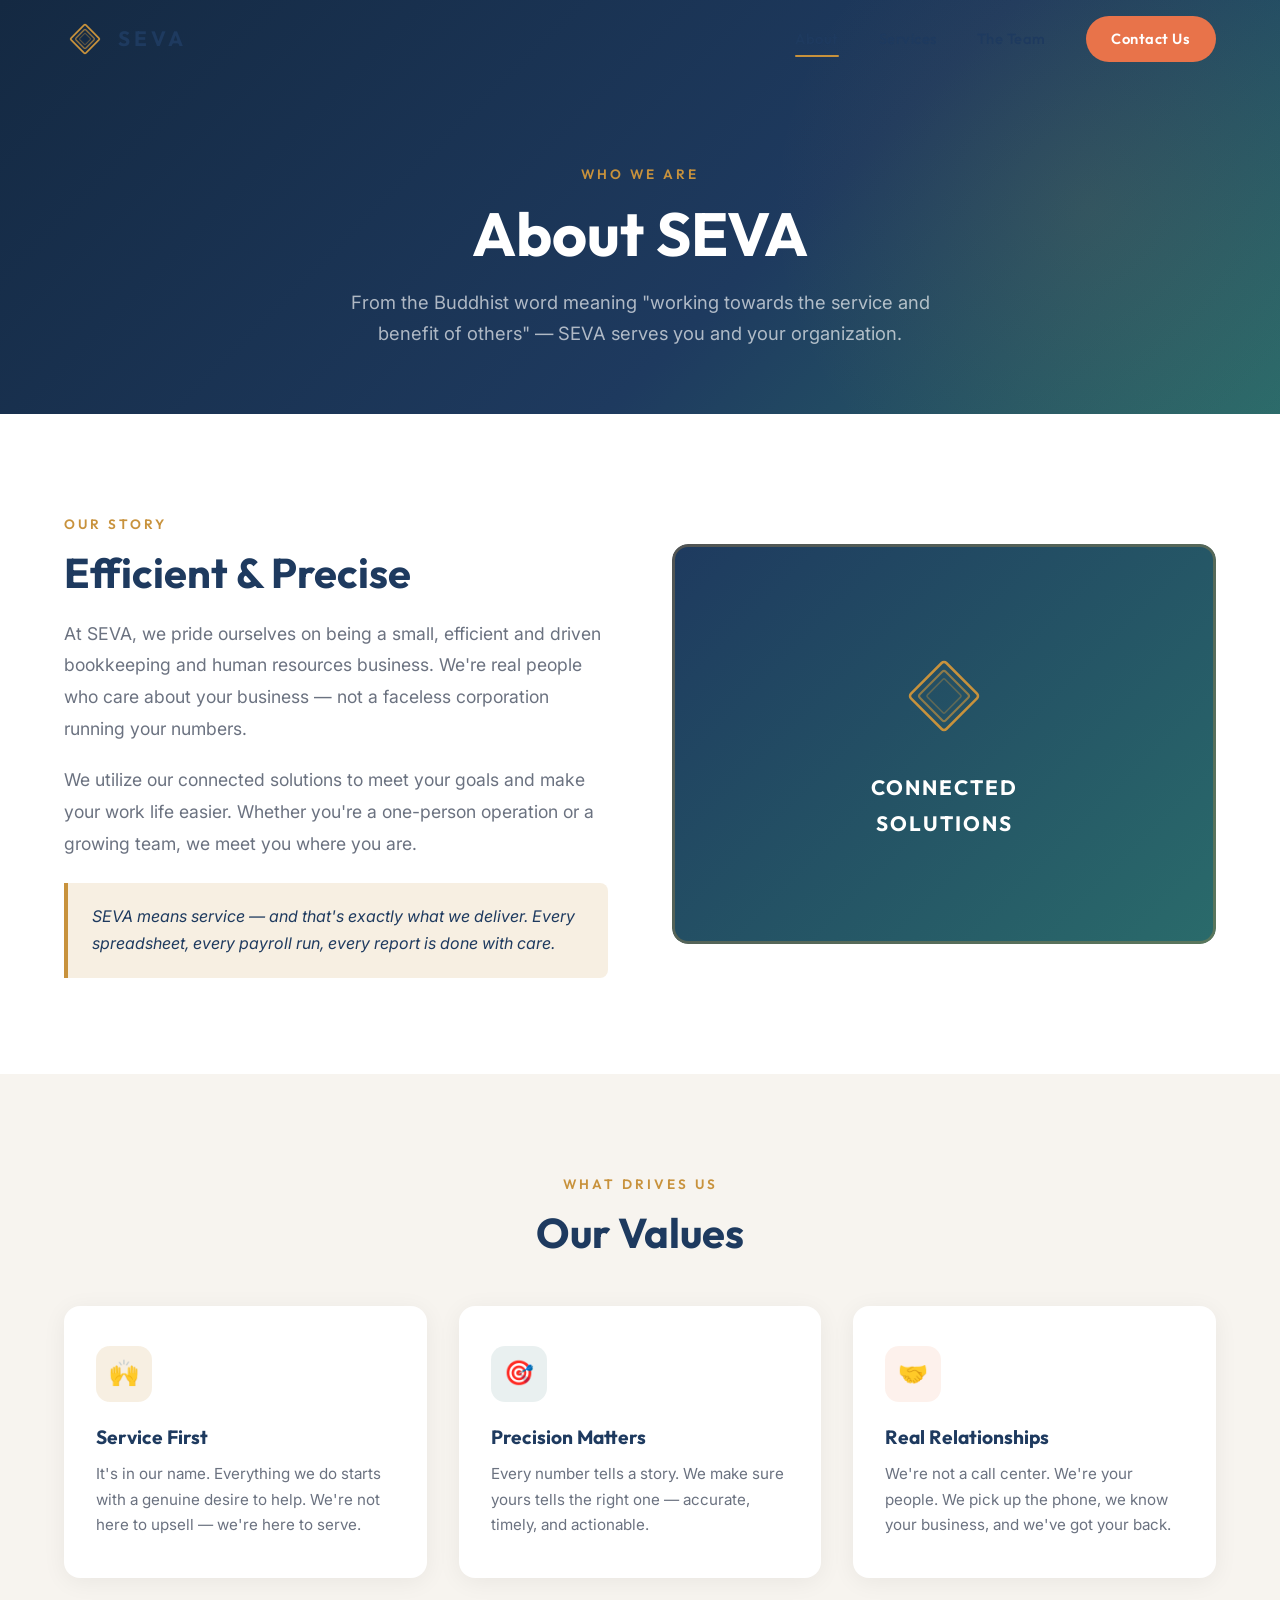
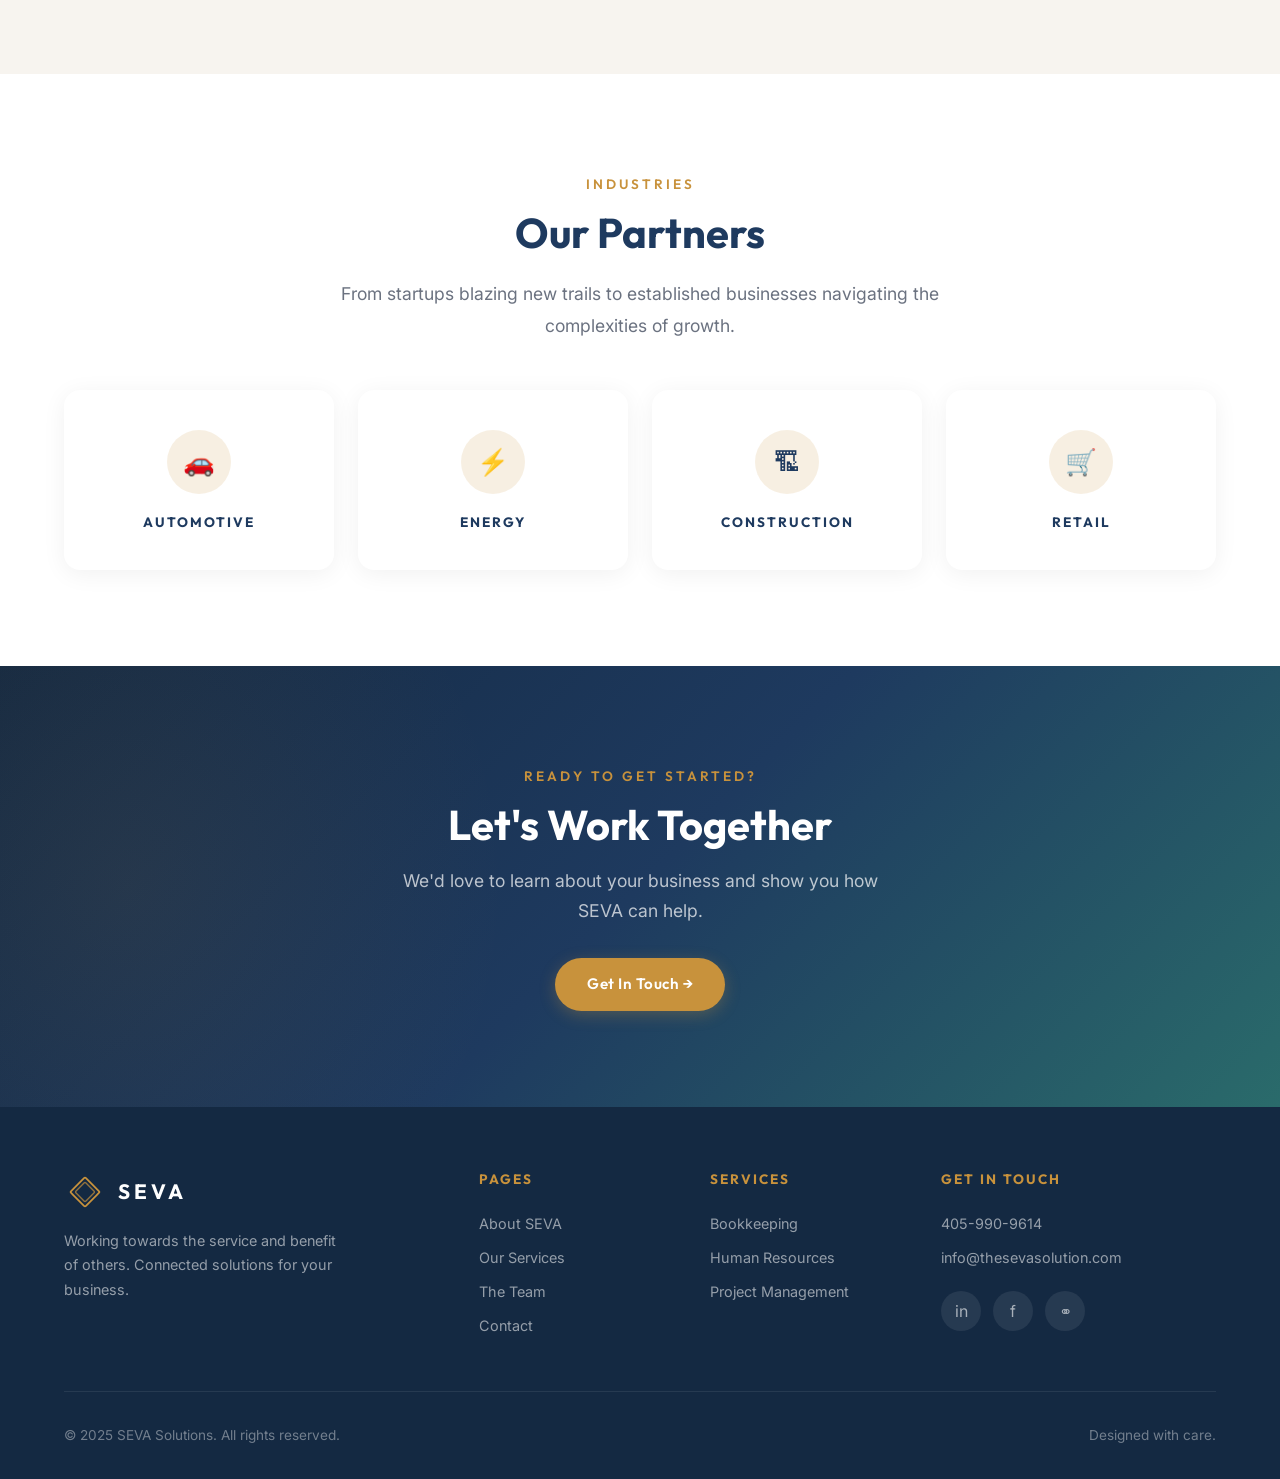
==== about.html @ 538bd100 "Create about.html" ====
<!DOCTYPE html>
<html lang="en">
<head>
  <meta charset="UTF-8">
  <meta name="viewport" content="width=device-width, initial-scale=1.0">
  <title>About SEVA — Our Story & Mission</title>
  <meta name="description" content="Learn about SEVA Solutions — a small, efficient bookkeeping and HR business dedicated to serving others.">
  <link rel="preconnect" href="https://fonts.googleapis.com">
  <link rel="preconnect" href="https://fonts.gstatic.com" crossorigin>
  <link href="https://fonts.googleapis.com/css2?family=Inter:wght@400;500;600&family=Outfit:wght@500;600;700;800&display=swap" rel="stylesheet">
  <link rel="stylesheet" href="styles.css">
</head>
<body>
  <nav class="navbar scrolled" id="navbar">
    <div class="container">
      <a href="index.html" class="nav-logo"><svg viewBox="0 0 60 60" fill="none" xmlns="http://www.w3.org/2000/svg"><rect x="15" y="15" width="30" height="30" rx="2" stroke="#C8923C" stroke-width="2.5" transform="rotate(45 30 30)"/><rect x="20" y="20" width="20" height="20" rx="2" stroke="#C8923C" stroke-width="2" transform="rotate(45 30 30)" opacity="0.7"/><rect x="24" y="24" width="12" height="12" rx="1.5" stroke="#C8923C" stroke-width="1.5" transform="rotate(45 30 30)" opacity="0.4"/></svg>SEVA</a>
      <div class="nav-links" id="navLinks"><a href="about.html" class="active">About</a><a href="services.html">Services</a><a href="team.html">The Team</a><a href="contact.html" class="nav-cta">Contact Us</a></div>
      <button class="nav-toggle" id="navToggle" aria-label="Toggle menu"><span></span><span></span><span></span></button>
    </div>
  </nav>
  <section class="page-header">
    <div class="container">
      <div class="section-label" style="color:var(--gold);">Who We Are</div>
      <h1>About SEVA</h1>
      <p>From the Buddhist word meaning "working towards the service and benefit of others" — SEVA serves you and your organization.</p>
    </div>
  </section>
  <section class="section">
    <div class="container">
      <div class="about-grid">
        <div class="about-content reveal">
          <div class="section-label">Our Story</div>
          <h2 class="section-title">Efficient & Precise</h2>
          <p class="section-desc">At SEVA, we pride ourselves on being a small, efficient and driven bookkeeping and human resources business. We're real people who care about your business — not a faceless corporation running your numbers.</p>
          <p class="section-desc" style="margin-top:1.25rem;">We utilize our connected solutions to meet your goals and make your work life easier. Whether you're a one-person operation or a growing team, we meet you where you are.</p>
          <div class="highlight-box">SEVA means service — and that's exactly what we deliver. Every spreadsheet, every payroll run, every report is done with care.</div>
        </div>
        <div class="about-img-wrap reveal">
          <div style="width:100%;height:400px;background:linear-gradient(135deg, var(--navy), var(--teal));border-radius:var(--radius);display:flex;align-items:center;justify-content:center;flex-direction:column;gap:1.5rem;color:var(--white);padding:3rem;">
            <svg viewBox="0 0 120 120" width="100" fill="none" xmlns="http://www.w3.org/2000/svg"><rect x="30" y="30" width="60" height="60" rx="4" stroke="#C8923C" stroke-width="3" transform="rotate(45 60 60)"/><rect x="38" y="38" width="44" height="44" rx="3" stroke="#C8923C" stroke-width="2.5" transform="rotate(45 60 60)" opacity="0.65"/><rect x="45" y="45" width="30" height="30" rx="2" stroke="#C8923C" stroke-width="2" transform="rotate(45 60 60)" opacity="0.35"/></svg>
            <div style="font-family:var(--font-heading);font-size:1.3rem;font-weight:700;text-align:center;letter-spacing:2px;">CONNECTED<br>SOLUTIONS</div>
          </div>
        </div>
      </div>
    </div>
  </section>
  <section class="section section-alt">
    <div class="container">
      <div style="text-align:center;margin-bottom:1rem;"><div class="section-label">What Drives Us</div><h2 class="section-title">Our Values</h2></div>
      <div class="services-grid">
        <div class="service-card reveal"><div class="card-icon" style="background:var(--gold-glow);color:var(--gold);">&#128588;</div><h3>Service First</h3><p>It's in our name. Everything we do starts with a genuine desire to help. We're not here to upsell — we're here to serve.</p></div>
        <div class="service-card reveal"><div class="card-icon" style="background:rgba(42,107,107,0.1);color:var(--teal);">&#127919;</div><h3>Precision Matters</h3><p>Every number tells a story. We make sure yours tells the right one — accurate, timely, and actionable.</p></div>
        <div class="service-card reveal"><div class="card-icon" style="background:rgba(232,115,74,0.1);color:var(--coral);">&#129309;</div><h3>Real Relationships</h3><p>We're not a call center. We're your people. We pick up the phone, we know your business, and we've got your back.</p></div>
      </div>
    </div>
  </section>
  <section class="section">
    <div class="container">
      <div style="text-align:center;margin-bottom:1rem;"><div class="section-label">Industries</div><h2 class="section-title">Our Partners</h2><p class="section-desc" style="margin:0 auto;">From startups blazing new trails to established businesses navigating the complexities of growth.</p></div>
      <div class="industries-grid">
        <div class="industry-card reveal"><div class="ind-icon">&#128663;</div><h4>Automotive</h4></div>
        <div class="industry-card reveal"><div class="ind-icon">&#9889;</div><h4>Energy</h4></div>
        <div class="industry-card reveal"><div class="ind-icon">&#127959;</div><h4>Construction</h4></div>
        <div class="industry-card reveal"><div class="ind-icon">&#128722;</div><h4>Retail</h4></div>
      </div>
    </div>
  </section>
  <section class="cta-section">
    <div class="container"><div class="section-label">Ready to get started?</div><h2>Let's Work Together</h2><p>We'd love to learn about your business and show you how SEVA can help.</p><a href="contact.html" class="btn btn-gold">Get In Touch &rarr;</a></div>
  </section>
  <footer class="footer">
    <div class="container">
      <div class="footer-grid">
        <div class="footer-brand"><a href="index.html" class="nav-logo" style="color:var(--white);"><svg viewBox="0 0 60 60" fill="none" xmlns="http://www.w3.org/2000/svg" width="36" height="36"><rect x="15" y="15" width="30" height="30" rx="2" stroke="#C8923C" stroke-width="2.5" transform="rotate(45 30 30)"/><rect x="20" y="20" width="20" height="20" rx="2" stroke="#C8923C" stroke-width="2" transform="rotate(45 30 30)" opacity="0.7"/></svg>SEVA</a><p>Working towards the service and benefit of others. Connected solutions for your business.</p></div>
        <div><h4>Pages</h4><div class="footer-links"><a href="about.html">About SEVA</a><a href="services.html">Our Services</a><a href="team.html">The Team</a><a href="contact.html">Contact</a></div></div>
        <div><h4>Services</h4><div class="footer-links"><a href="services.html">Bookkeeping</a><a href="services.html">Human Resources</a><a href="services.html">Project Management</a></div></div>
        <div><h4>Get In Touch</h4><div class="footer-links"><a href="tel:4059909614">405-990-9614</a><a href="mailto:info@thesevasolution.com">info@thesevasolution.com</a></div><div class="footer-social"><a href="https://www.linkedin.com/company/seva/about/" target="_blank" rel="noopener">in</a><a href="https://www.facebook.com/profile.php?id=100067844693832" target="_blank" rel="noopener">f</a><a href="https://www.instagram.com/sevasolutions" target="_blank" rel="noopener">&#9901;</a></div></div>
      </div>
      <div class="footer-bottom"><span>&copy; 2025 SEVA Solutions. All rights reserved.</span><span>Designed with care.</span></div>
    </div>
  </footer>
  <script>
    const navbar=document.getElementById('navbar');window.addEventListener('scroll',()=>{navbar.classList.toggle('scrolled',window.scrollY>50);});
    const navToggle=document.getElementById('navToggle');const navLinks=document.getElementById('navLinks');navToggle.addEventListener('click',()=>navLinks.classList.toggle('open'));
    const reveals=document.querySelectorAll('.reveal');const ro=new IntersectionObserver((e)=>{e.forEach(x=>{if(x.isIntersecting)x.target.classList.add('visible');});},{threshold:0.15});reveals.forEach(el=>ro.observe(el));
  </script>
</body>
</html>
---- styles.css ----
/* ============================================
   SEVA SOLUTIONS — Global Stylesheet
   Color Palette from Logo:
     Gold:   #C8923C
     Navy:   #1E3A5F
     Teal:   #2A6B6B
     Coral:  #E8734A
     Light:  #F7F4EF
   ============================================ */
*, *::before, *::after { box-sizing: border-box; margin: 0; padding: 0; }
:root {
  --gold: #C8923C;
  --gold-light: #D4A85C;
  --gold-glow: rgba(200, 146, 60, 0.15);
  --navy: #1E3A5F;
  --navy-dark: #142942;
  --navy-light: #2B5280;
  --teal: #2A6B6B;
  --teal-light: #3A8B8B;
  --coral: #E8734A;
  --coral-light: #F08A66;
  --cream: #F7F4EF;
  --white: #FFFFFF;
  --gray-100: #F5F5F5;
  --gray-200: #E8E8E8;
  --gray-300: #D1D1D1;
  --gray-600: #6B7280;
  --gray-800: #374151;
  --font-heading: 'Outfit', sans-serif;
  --font-body: 'Inter', sans-serif;
  --max-width: 1200px;
  --radius: 16px;
  --radius-sm: 8px;
  --shadow: 0 4px 24px rgba(0,0,0,0.06);
  --shadow-lg: 0 12px 48px rgba(0,0,0,0.1);
  --transition: 0.3s cubic-bezier(0.4, 0, 0.2, 1);
}
html { scroll-behavior: smooth; font-size: 16px; }
body { font-family: var(--font-body); color: var(--navy); background: var(--white); line-height: 1.7; -webkit-font-smoothing: antialiased; overflow-x: hidden; }
img { max-width: 100%; height: auto; display: block; }
a { text-decoration: none; color: inherit; transition: var(--transition); }
ul { list-style: none; }
.container { width: 90%; max-width: var(--max-width); margin: 0 auto; }
h1, h2, h3, h4 { font-family: var(--font-heading); font-weight: 700; line-height: 1.2; }
h1 { font-size: clamp(2.4rem, 5vw, 3.8rem); }
h2 { font-size: clamp(1.8rem, 3.5vw, 2.6rem); }
h3 { font-size: clamp(1.2rem, 2vw, 1.5rem); }
.section-label { font-family: var(--font-heading); font-size: 0.85rem; font-weight: 600; letter-spacing: 3px; text-transform: uppercase; color: var(--gold); margin-bottom: 0.75rem; display: inline-block; }
.section-title { margin-bottom: 1.25rem; color: var(--navy); }
.section-desc { font-size: 1.1rem; color: var(--gray-600); max-width: 620px; line-height: 1.8; }
.btn { display: inline-flex; align-items: center; gap: 0.5rem; padding: 0.85rem 2rem; border-radius: 50px; font-family: var(--font-heading); font-weight: 600; font-size: 0.95rem; letter-spacing: 0.5px; cursor: pointer; border: none; transition: var(--transition); position: relative; overflow: hidden; }
.btn-primary { background: var(--coral); color: var(--white); box-shadow: 0 4px 16px rgba(232, 115, 74, 0.3); }
.btn-primary:hover { background: var(--coral-light); transform: translateY(-2px); box-shadow: 0 6px 24px rgba(232, 115, 74, 0.4); }
.btn-outline { background: transparent; color: var(--navy); border: 2px solid var(--navy); }
.btn-outline:hover { background: var(--navy); color: var(--white); transform: translateY(-2px); }
.btn-gold { background: var(--gold); color: var(--white); box-shadow: 0 4px 16px rgba(200, 146, 60, 0.3); }
.btn-gold:hover { background: var(--gold-light); transform: translateY(-2px); box-shadow: 0 6px 24px rgba(200, 146, 60, 0.4); }
.navbar { position: fixed; top: 0; left: 0; right: 0; z-index: 1000; padding: 1rem 0; transition: var(--transition); background: transparent; }
.navbar.scrolled { background: rgba(255, 255, 255, 0.95); backdrop-filter: blur(12px); box-shadow: 0 2px 24px rgba(0,0,0,0.06); padding: 0.6rem 0; }
.navbar .container { display: flex; align-items: center; justify-content: space-between; }
.nav-logo { display: flex; align-items: center; gap: 0.75rem; font-family: var(--font-heading); font-weight: 700; font-size: 1.3rem; letter-spacing: 4px; color: var(--navy); }
.nav-logo svg { width: 42px; height: 42px; }
.nav-links { display: flex; align-items: center; gap: 2.5rem; }
.nav-links a { font-family: var(--font-heading); font-weight: 500; font-size: 0.92rem; letter-spacing: 0.5px; color: var(--navy); position: relative; padding: 0.25rem 0; }
.nav-links a::after { content: ''; position: absolute; bottom: -2px; left: 0; width: 0; height: 2px; background: var(--gold); border-radius: 2px; transition: var(--transition); }
.nav-links a:hover::after, .nav-links a.active::after { width: 100%; }
.nav-cta { padding: 0.65rem 1.6rem !important; background: var(--coral); color: var(--white) !important; border-radius: 50px; font-weight: 600 !important; }
.nav-cta::after { display: none !important; }
.nav-cta:hover { background: var(--coral-light); transform: translateY(-1px); }
.nav-toggle { display: none; flex-direction: column; gap: 5px; cursor: pointer; background: none; border: none; padding: 4px; }
.nav-toggle span { width: 26px; height: 2.5px; background: var(--navy); border-radius: 2px; transition: var(--transition); }
.hero { min-height: 100vh; display: flex; align-items: center; position: relative; overflow: hidden; background: linear-gradient(135deg, var(--cream) 0%, #EDE8E0 50%, #E0DDD6 100%); }
.hero::before { content: ''; position: absolute; top: -50%; right: -20%; width: 70%; height: 140%; background: radial-gradient(ellipse, var(--gold-glow), transparent 70%); pointer-events: none; }
.hero .container { display: grid; grid-template-columns: 1fr 1fr; gap: 4rem; align-items: center; padding: 8rem 0 4rem; }
.hero-content { position: relative; z-index: 2; }
.hero-badge { display: inline-flex; align-items: center; gap: 0.5rem; padding: 0.5rem 1.2rem; border-radius: 50px; background: var(--gold-glow); border: 1px solid rgba(200, 146, 60, 0.25); color: var(--gold); font-size: 0.82rem; font-weight: 600; letter-spacing: 1px; text-transform: uppercase; margin-bottom: 1.5rem; }
.hero h1 { margin-bottom: 1.5rem; }
.hero h1 span { display: block; background: linear-gradient(135deg, var(--gold) 0%, var(--coral) 100%); -webkit-background-clip: text; -webkit-text-fill-color: transparent; background-clip: text; }
.hero-desc { font-size: 1.15rem; color: var(--gray-600); line-height: 1.85; margin-bottom: 2.5rem; max-width: 500px; }
.hero-buttons { display: flex; gap: 1rem; flex-wrap: wrap; }
.hero-visual { position: relative; display: flex; justify-content: center; align-items: center; }
.hero-card { width: 100%; max-width: 480px; background: var(--white); border-radius: var(--radius); padding: 3rem; box-shadow: var(--shadow-lg); position: relative; z-index: 2; }
.hero-card::before { content: ''; position: absolute; top: -2px; left: -2px; right: -2px; bottom: -2px; background: linear-gradient(135deg, var(--gold), var(--coral), var(--teal)); border-radius: calc(var(--radius) + 2px); z-index: -1; opacity: 0.5; }
.floating-badge { position: absolute; background: var(--white); border-radius: var(--radius-sm); padding: 0.8rem 1.2rem; box-shadow: var(--shadow); display: flex; align-items: center; gap: 0.6rem; font-size: 0.85rem; font-weight: 600; z-index: 3; animation: float 3s ease-in-out infinite; }
.floating-badge.top-right { top: -1rem; right: -1.5rem; animation-delay: 0.5s; }
.floating-badge.bottom-left { bottom: -1rem; left: -1.5rem; animation-delay: 1s; }
.floating-badge .icon { width: 36px; height: 36px; border-radius: 50%; display: flex; align-items: center; justify-content: center; font-size: 1.1rem; }
@keyframes float { 0%, 100% { transform: translateY(0); } 50% { transform: translateY(-8px); } }
.stats-bar { padding: 4rem 0; background: var(--navy); color: var(--white); }
.stats-bar .container { display: grid; grid-template-columns: repeat(4, 1fr); gap: 2rem; text-align: center; }
.stat-item h3 { font-size: 2.4rem; color: var(--gold); margin-bottom: 0.3rem; }
.stat-item p { font-size: 0.9rem; opacity: 0.7; letter-spacing: 1px; text-transform: uppercase; }
.section { padding: 6rem 0; }
.section-alt { background: var(--cream); }
.section-dark { background: var(--navy); color: var(--white); }
.section-dark .section-label { color: var(--gold); }
.section-dark .section-title { color: var(--white); }
.section-dark .section-desc { color: rgba(255,255,255,0.65); }
.services-grid { display: grid; grid-template-columns: repeat(3, 1fr); gap: 2rem; margin-top: 3rem; }
.service-card { background: var(--white); border-radius: var(--radius); padding: 2.5rem 2rem; box-shadow: var(--shadow); transition: var(--transition); position: relative; overflow: hidden; }
.service-card::before { content: ''; position: absolute; top: 0; left: 0; right: 0; height: 4px; background: linear-gradient(90deg, var(--gold), var(--coral)); transform: scaleX(0); transition: var(--transition); }
.service-card:hover { transform: translateY(-6px); box-shadow: var(--shadow-lg); }
.service-card:hover::before { transform: scaleX(1); }
.service-card .card-icon { width: 56px; height: 56px; border-radius: 14px; display: flex; align-items: center; justify-content: center; font-size: 1.5rem; margin-bottom: 1.5rem; }
.service-card h3 { margin-bottom: 0.75rem; font-size: 1.2rem; }
.service-card p { color: var(--gray-600); font-size: 0.95rem; line-height: 1.7; }
.service-card .card-link { display: inline-flex; align-items: center; gap: 0.4rem; margin-top: 1.25rem; color: var(--coral); font-weight: 600; font-size: 0.9rem; }
.service-card .card-link:hover { gap: 0.7rem; }
.industries-grid { display: grid; grid-template-columns: repeat(4, 1fr); gap: 1.5rem; margin-top: 3rem; }
.industry-card { text-align: center; padding: 2.5rem 1.5rem; background: var(--white); border-radius: var(--radius); box-shadow: var(--shadow); transition: var(--transition); }
.industry-card:hover { transform: translateY(-4px); box-shadow: var(--shadow-lg); }
.industry-card .ind-icon { width: 64px; height: 64px; border-radius: 50%; background: var(--gold-glow); display: flex; align-items: center; justify-content: center; margin: 0 auto 1.25rem; font-size: 1.6rem; }
.industry-card h4 { font-size: 0.85rem; letter-spacing: 2px; text-transform: uppercase; color: var(--navy); }
.about-grid { display: grid; grid-template-columns: 1fr 1fr; gap: 4rem; align-items: center; }
.about-img-wrap { position: relative; border-radius: var(--radius); overflow: hidden; }
.about-img-wrap img { width: 100%; height: 400px; object-fit: cover; border-radius: var(--radius); }
.about-img-wrap::after { content: ''; position: absolute; inset: 0; border-radius: var(--radius); border: 3px solid var(--gold); opacity: 0.3; }
.about-content .highlight-box { background: var(--gold-glow); border-left: 4px solid var(--gold); padding: 1.25rem 1.5rem; border-radius: 0 var(--radius-sm) var(--radius-sm) 0; margin-top: 1.5rem; font-style: italic; color: var(--navy); }
.team-grid { display: grid; grid-template-columns: repeat(2, 1fr); gap: 3rem; margin-top: 3rem; }
.team-card { background: var(--white); border-radius: var(--radius); overflow: hidden; box-shadow: var(--shadow); transition: var(--transition); }
.team-card:hover { transform: translateY(-4px); box-shadow: var(--shadow-lg); }
.team-card-img { height: 320px; background: linear-gradient(135deg, var(--cream), var(--gray-200)); display: flex; align-items: center; justify-content: center; font-size: 4rem; position: relative; overflow: hidden; }
.team-card-img::after { content: ''; position: absolute; bottom: 0; left: 0; right: 0; height: 60%; background: linear-gradient(to top, var(--white), transparent); }
.team-card-body { padding: 2rem 2rem 2.5rem; }
.team-card-body h3 { margin-bottom: 0.25rem; }
.team-card-body .role { color: var(--gold); font-weight: 600; font-size: 0.85rem; letter-spacing: 1.5px; text-transform: uppercase; margin-bottom: 1rem; }
.team-card-body p { color: var(--gray-600); font-size: 0.95rem; line-height: 1.7; }
.cta-section { padding: 6rem 0; background: linear-gradient(135deg, var(--navy-dark) 0%, var(--navy) 50%, var(--teal) 100%); text-align: center; color: var(--white); position: relative; overflow: hidden; }
.cta-section::before { content: ''; position: absolute; top: -50%; left: -20%; width: 60%; height: 200%; background: radial-gradient(ellipse, rgba(200, 146, 60, 0.08), transparent 70%); }
.cta-section h2 { margin-bottom: 1rem; color: var(--white); }
.cta-section p { opacity: 0.7; margin-bottom: 2rem; font-size: 1.1rem; max-width: 500px; margin-left: auto; margin-right: auto; }
.contact-grid { display: grid; grid-template-columns: 1fr 1fr; gap: 4rem; margin-top: 3rem; }
.contact-info-card { display: flex; gap: 1rem; padding: 1.5rem; border-radius: var(--radius-sm); transition: var(--transition); }
.contact-info-card:hover { background: var(--gold-glow); }
.contact-info-card .ci-icon { width: 48px; height: 48px; min-width: 48px; border-radius: 12px; background: var(--gold-glow); display: flex; align-items: center; justify-content: center; font-size: 1.2rem; color: var(--gold); }
.contact-info-card h4 { margin-bottom: 0.25rem; }
.contact-info-card p { color: var(--gray-600); font-size: 0.95rem; }
.contact-form { display: flex; flex-direction: column; gap: 1.25rem; }
.form-group { position: relative; }
.form-group input, .form-group textarea { width: 100%; padding: 1rem 1.25rem; border: 2px solid var(--gray-200); border-radius: var(--radius-sm); font-family: var(--font-body); font-size: 0.95rem; color: var(--navy); transition: var(--transition); background: var(--white); outline: none; }
.form-group input:focus, .form-group textarea:focus { border-color: var(--gold); box-shadow: 0 0 0 4px var(--gold-glow); }
.form-group textarea { min-height: 140px; resize: vertical; }
.form-row { display: grid; grid-template-columns: 1fr 1fr; gap: 1.25rem; }
.footer { background: var(--navy-dark); color: var(--white); padding: 4rem 0 2rem; }
.footer-grid { display: grid; grid-template-columns: 2fr 1fr 1fr 1.5fr; gap: 3rem; margin-bottom: 3rem; }
.footer-brand p { color: rgba(255,255,255,0.55); font-size: 0.9rem; line-height: 1.7; margin-top: 1rem; max-width: 280px; }
.footer h4 { font-size: 0.85rem; letter-spacing: 2px; text-transform: uppercase; color: var(--gold); margin-bottom: 1.25rem; }
.footer-links a { display: block; padding: 0.3rem 0; color: rgba(255,255,255,0.55); font-size: 0.9rem; transition: var(--transition); }
.footer-links a:hover { color: var(--white); padding-left: 0.3rem; }
.footer-social { display: flex; gap: 0.75rem; margin-top: 1rem; }
.footer-social a { width: 40px; height: 40px; border-radius: 50%; background: rgba(255,255,255,0.08); display: flex; align-items: center; justify-content: center; color: rgba(255,255,255,0.6); font-size: 1rem; transition: var(--transition); }
.footer-social a:hover { background: var(--gold); color: var(--white); transform: translateY(-2px); }
.footer-bottom { border-top: 1px solid rgba(255,255,255,0.08); padding-top: 2rem; display: flex; justify-content: space-between; align-items: center; color: rgba(255,255,255,0.4); font-size: 0.85rem; }
.page-header { padding: 10rem 0 4rem; background: linear-gradient(135deg, var(--navy-dark) 0%, var(--navy) 60%, var(--teal) 100%); text-align: center; color: var(--white); position: relative; overflow: hidden; }
.page-header::before { content: ''; position: absolute; top: -30%; right: -10%; width: 50%; height: 160%; background: radial-gradient(ellipse, rgba(200,146,60,0.1), transparent 70%); }
.page-header h1 { color: var(--white); margin-bottom: 1rem; position: relative; }
.page-header p { color: rgba(255,255,255,0.65); font-size: 1.15rem; max-width: 600px; margin: 0 auto; position: relative; }
.reveal { opacity: 0; transform: translateY(30px); transition: opacity 0.6s ease, transform 0.6s ease; }
.reveal.visible { opacity: 1; transform: translateY(0); }
@media (max-width: 1024px) {
  .hero .container { grid-template-columns: 1fr; text-align: center; }
  .hero-content { order: 1; } .hero-visual { order: 0; margin-bottom: 2rem; }
  .hero-desc { margin-left: auto; margin-right: auto; }
  .hero-buttons { justify-content: center; }
  .services-grid { grid-template-columns: repeat(2, 1fr); }
  .about-grid { grid-template-columns: 1fr; }
  .contact-grid { grid-template-columns: 1fr; }
  .footer-grid { grid-template-columns: repeat(2, 1fr); }
  .stats-bar .container { grid-template-columns: repeat(2, 1fr); }
}
@media (max-width: 768px) {
  .nav-links { display: none; position: fixed; top: 0; left: 0; right: 0; bottom: 0; background: rgba(255,255,255,0.98); backdrop-filter: blur(12px); flex-direction: column; justify-content: center; gap: 2rem; z-index: 999; }
  .nav-links.open { display: flex; }
  .nav-toggle { display: flex; z-index: 1001; }
  .services-grid { grid-template-columns: 1fr; }
  .industries-grid { grid-template-columns: repeat(2, 1fr); }
  .team-grid { grid-template-columns: 1fr; }
  .footer-grid { grid-template-columns: 1fr; }
  .form-row { grid-template-columns: 1fr; }
  .stats-bar .container { grid-template-columns: 1fr; gap: 1.5rem; }
  .hero { min-height: auto; padding: 6rem 0 3rem; }
}
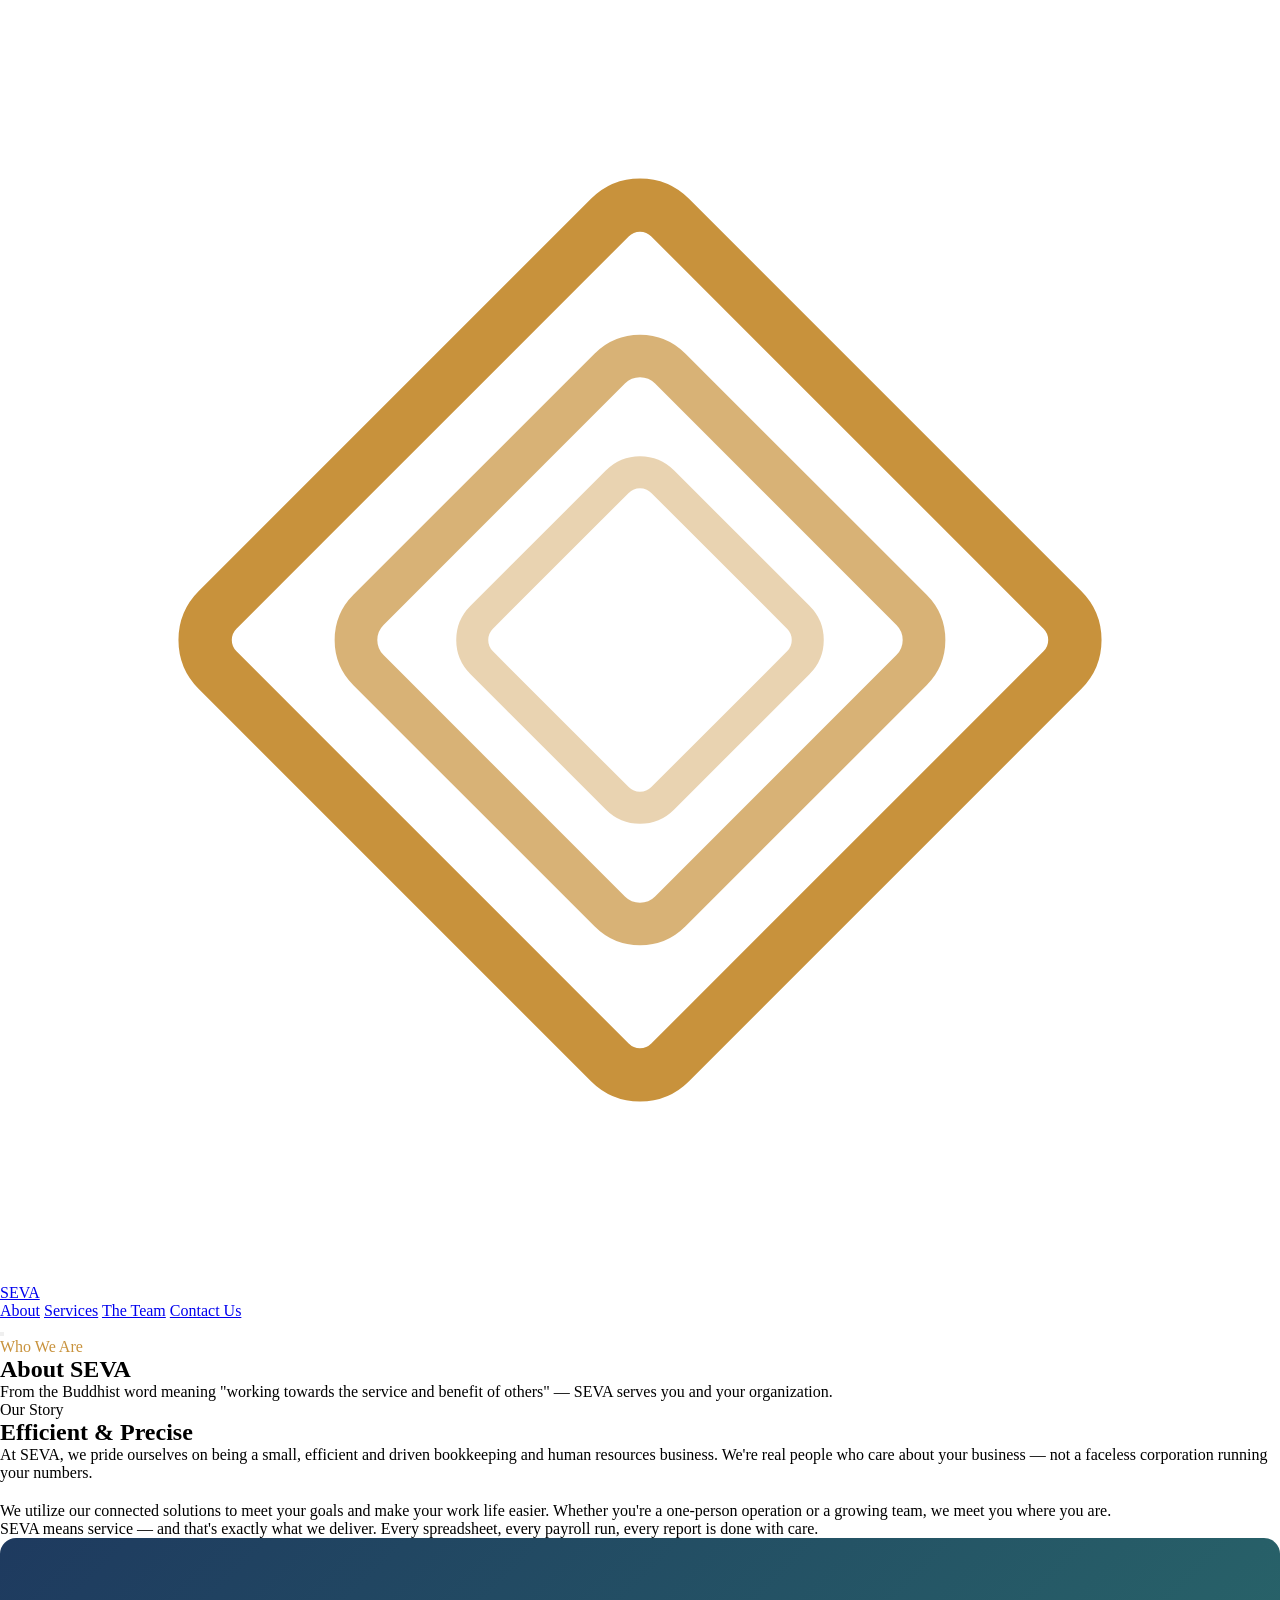
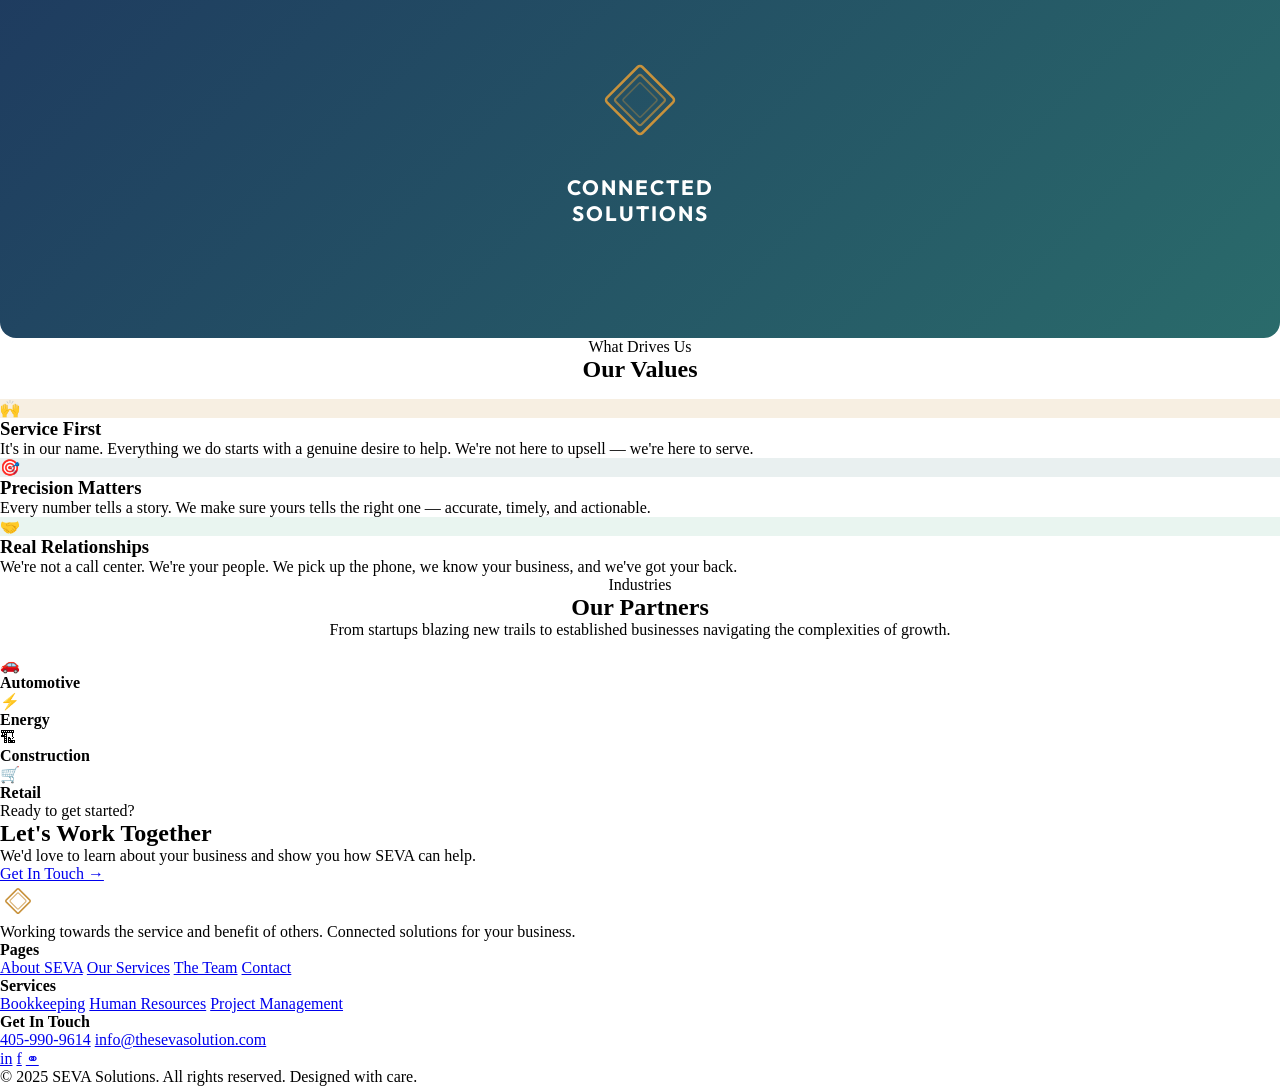
==== commit fdfdb233: "issue fixed" ====
--- a/about.html
+++ b/about.html
@@ -3,7 +3,7 @@
 <head>
   <meta charset="UTF-8">
   <meta name="viewport" content="width=device-width, initial-scale=1.0">
-  <title>About SEVA — Our Story & Mission</title>
+  <title>About SEVA — Our Story &amp; Mission</title>
   <meta name="description" content="Learn about SEVA Solutions — a small, efficient bookkeeping and HR business dedicated to serving others.">
   <link rel="preconnect" href="https://fonts.googleapis.com">
   <link rel="preconnect" href="https://fonts.gstatic.com" crossorigin>
@@ -11,13 +11,31 @@
   <link rel="stylesheet" href="styles.css">
 </head>
 <body>
+
+  <!-- Navigation -->
   <nav class="navbar scrolled" id="navbar">
     <div class="container">
-      <a href="index.html" class="nav-logo"><svg viewBox="0 0 60 60" fill="none" xmlns="http://www.w3.org/2000/svg"><rect x="15" y="15" width="30" height="30" rx="2" stroke="#C8923C" stroke-width="2.5" transform="rotate(45 30 30)"/><rect x="20" y="20" width="20" height="20" rx="2" stroke="#C8923C" stroke-width="2" transform="rotate(45 30 30)" opacity="0.7"/><rect x="24" y="24" width="12" height="12" rx="1.5" stroke="#C8923C" stroke-width="1.5" transform="rotate(45 30 30)" opacity="0.4"/></svg>SEVA</a>
-      <div class="nav-links" id="navLinks"><a href="about.html" class="active">About</a><a href="services.html">Services</a><a href="team.html">The Team</a><a href="contact.html" class="nav-cta">Contact Us</a></div>
-      <button class="nav-toggle" id="navToggle" aria-label="Toggle menu"><span></span><span></span><span></span></button>
+      <a href="index.html" class="nav-logo">
+        <svg viewBox="0 0 60 60" fill="none" xmlns="http://www.w3.org/2000/svg">
+          <rect x="15" y="15" width="30" height="30" rx="2" stroke="#C8923C" stroke-width="2.5" transform="rotate(45 30 30)"/>
+          <rect x="20" y="20" width="20" height="20" rx="2" stroke="#C8923C" stroke-width="2" transform="rotate(45 30 30)" opacity="0.7"/>
+          <rect x="24" y="24" width="12" height="12" rx="1.5" stroke="#C8923C" stroke-width="1.5" transform="rotate(45 30 30)" opacity="0.4"/>
+        </svg>
+        SEVA
+      </a>
+      <div class="nav-links" id="navLinks">
+        <a href="about.html" class="active">About</a>
+        <a href="services.html">Services</a>
+        <a href="team.html">The Team</a>
+        <a href="contact.html" class="nav-cta">Contact Us</a>
+      </div>
+      <button class="nav-toggle" id="navToggle" aria-label="Toggle menu">
+        <span></span><span></span><span></span>
+      </button>
     </div>
   </nav>
+
+  <!-- Page Header -->
   <section class="page-header">
     <div class="container">
       <div class="section-label" style="color:var(--gold);">Who We Are</div>
@@ -25,64 +43,168 @@
       <p>From the Buddhist word meaning "working towards the service and benefit of others" — SEVA serves you and your organization.</p>
     </div>
   </section>
+
+  <!-- Mission / Story -->
   <section class="section">
     <div class="container">
       <div class="about-grid">
         <div class="about-content reveal">
           <div class="section-label">Our Story</div>
-          <h2 class="section-title">Efficient & Precise</h2>
-          <p class="section-desc">At SEVA, we pride ourselves on being a small, efficient and driven bookkeeping and human resources business. We're real people who care about your business — not a faceless corporation running your numbers.</p>
-          <p class="section-desc" style="margin-top:1.25rem;">We utilize our connected solutions to meet your goals and make your work life easier. Whether you're a one-person operation or a growing team, we meet you where you are.</p>
-          <div class="highlight-box">SEVA means service — and that's exactly what we deliver. Every spreadsheet, every payroll run, every report is done with care.</div>
+          <h2 class="section-title">Efficient &amp; Precise</h2>
+          <p class="section-desc">
+            At SEVA, we pride ourselves on being a small, efficient and driven bookkeeping and human resources business. We're real people who care about your business — not a faceless corporation running your numbers.
+          </p>
+          <p class="section-desc" style="margin-top:1.25rem;">
+            We utilize our connected solutions to meet your goals and make your work life easier. Whether you're a one-person operation or a growing team, we meet you where you are.
+          </p>
+          <div class="highlight-box">
+            SEVA means service — and that's exactly what we deliver. Every spreadsheet, every payroll run, every report is done with care.
+          </div>
         </div>
         <div class="about-img-wrap reveal">
           <div style="width:100%;height:400px;background:linear-gradient(135deg, var(--navy), var(--teal));border-radius:var(--radius);display:flex;align-items:center;justify-content:center;flex-direction:column;gap:1.5rem;color:var(--white);padding:3rem;">
-            <svg viewBox="0 0 120 120" width="100" fill="none" xmlns="http://www.w3.org/2000/svg"><rect x="30" y="30" width="60" height="60" rx="4" stroke="#C8923C" stroke-width="3" transform="rotate(45 60 60)"/><rect x="38" y="38" width="44" height="44" rx="3" stroke="#C8923C" stroke-width="2.5" transform="rotate(45 60 60)" opacity="0.65"/><rect x="45" y="45" width="30" height="30" rx="2" stroke="#C8923C" stroke-width="2" transform="rotate(45 60 60)" opacity="0.35"/></svg>
+            <svg viewBox="0 0 120 120" width="100" fill="none" xmlns="http://www.w3.org/2000/svg">
+              <rect x="30" y="30" width="60" height="60" rx="4" stroke="#C8923C" stroke-width="3" transform="rotate(45 60 60)"/>
+              <rect x="38" y="38" width="44" height="44" rx="3" stroke="#C8923C" stroke-width="2.5" transform="rotate(45 60 60)" opacity="0.65"/>
+              <rect x="45" y="45" width="30" height="30" rx="2" stroke="#C8923C" stroke-width="2" transform="rotate(45 60 60)" opacity="0.35"/>
+            </svg>
             <div style="font-family:var(--font-heading);font-size:1.3rem;font-weight:700;text-align:center;letter-spacing:2px;">CONNECTED<br>SOLUTIONS</div>
           </div>
         </div>
       </div>
     </div>
   </section>
+
+  <!-- Values -->
   <section class="section section-alt">
     <div class="container">
-      <div style="text-align:center;margin-bottom:1rem;"><div class="section-label">What Drives Us</div><h2 class="section-title">Our Values</h2></div>
+      <div style="text-align:center;margin-bottom:1rem;">
+        <div class="section-label">What Drives Us</div>
+        <h2 class="section-title">Our Values</h2>
+      </div>
       <div class="services-grid">
-        <div class="service-card reveal"><div class="card-icon" style="background:var(--gold-glow);color:var(--gold);">&#128588;</div><h3>Service First</h3><p>It's in our name. Everything we do starts with a genuine desire to help. We're not here to upsell — we're here to serve.</p></div>
-        <div class="service-card reveal"><div class="card-icon" style="background:rgba(42,107,107,0.1);color:var(--teal);">&#127919;</div><h3>Precision Matters</h3><p>Every number tells a story. We make sure yours tells the right one — accurate, timely, and actionable.</p></div>
-        <div class="service-card reveal"><div class="card-icon" style="background:rgba(232,115,74,0.1);color:var(--coral);">&#129309;</div><h3>Real Relationships</h3><p>We're not a call center. We're your people. We pick up the phone, we know your business, and we've got your back.</p></div>
-      </div>
-    </div>
-  </section>
+        <div class="service-card reveal">
+          <div class="card-icon" style="background:var(--gold-glow);color:var(--gold);">&#128588;</div>
+          <h3>Service First</h3>
+          <p>It's in our name. Everything we do starts with a genuine desire to help. We're not here to upsell — we're here to serve.</p>
+        </div>
+        <div class="service-card reveal">
+          <div class="card-icon" style="background:rgba(42,107,107,0.1);color:var(--teal);">&#127919;</div>
+          <h3>Precision Matters</h3>
+          <p>Every number tells a story. We make sure yours tells the right one — accurate, timely, and actionable.</p>
+        </div>
+        <div class="service-card reveal">
+          <div class="card-icon" style="background:rgba(45,159,111,0.1);color:var(--coral);">&#129309;</div>
+          <h3>Real Relationships</h3>
+          <p>We're not a call center. We're your people. We pick up the phone, we know your business, and we've got your back.</p>
+        </div>
+      </div>
+    </div>
+  </section>
+
+  <!-- Industries -->
   <section class="section">
     <div class="container">
-      <div style="text-align:center;margin-bottom:1rem;"><div class="section-label">Industries</div><h2 class="section-title">Our Partners</h2><p class="section-desc" style="margin:0 auto;">From startups blazing new trails to established businesses navigating the complexities of growth.</p></div>
+      <div style="text-align:center;margin-bottom:1rem;">
+        <div class="section-label">Industries</div>
+        <h2 class="section-title">Our Partners</h2>
+        <p class="section-desc" style="margin:0 auto;">From startups blazing new trails to established businesses navigating the complexities of growth.</p>
+      </div>
       <div class="industries-grid">
-        <div class="industry-card reveal"><div class="ind-icon">&#128663;</div><h4>Automotive</h4></div>
-        <div class="industry-card reveal"><div class="ind-icon">&#9889;</div><h4>Energy</h4></div>
-        <div class="industry-card reveal"><div class="ind-icon">&#127959;</div><h4>Construction</h4></div>
-        <div class="industry-card reveal"><div class="ind-icon">&#128722;</div><h4>Retail</h4></div>
-      </div>
-    </div>
-  </section>
+        <div class="industry-card reveal">
+          <div class="ind-icon">&#128663;</div>
+          <h4>Automotive</h4>
+        </div>
+        <div class="industry-card reveal">
+          <div class="ind-icon">&#9889;</div>
+          <h4>Energy</h4>
+        </div>
+        <div class="industry-card reveal">
+          <div class="ind-icon">&#127959;</div>
+          <h4>Construction</h4>
+        </div>
+        <div class="industry-card reveal">
+          <div class="ind-icon">&#128722;</div>
+          <h4>Retail</h4>
+        </div>
+      </div>
+    </div>
+  </section>
+
+  <!-- CTA -->
   <section class="cta-section">
-    <div class="container"><div class="section-label">Ready to get started?</div><h2>Let's Work Together</h2><p>We'd love to learn about your business and show you how SEVA can help.</p><a href="contact.html" class="btn btn-gold">Get In Touch &rarr;</a></div>
-  </section>
+    <div class="container">
+      <div class="section-label">Ready to get started?</div>
+      <h2>Let's Work Together</h2>
+      <p>We'd love to learn about your business and show you how SEVA can help.</p>
+      <a href="contact.html" class="btn btn-gold">Get In Touch &rarr;</a>
+    </div>
+  </section>
+
+  <!-- Footer -->
   <footer class="footer">
     <div class="container">
       <div class="footer-grid">
-        <div class="footer-brand"><a href="index.html" class="nav-logo" style="color:var(--white);"><svg viewBox="0 0 60 60" fill="none" xmlns="http://www.w3.org/2000/svg" width="36" height="36"><rect x="15" y="15" width="30" height="30" rx="2" stroke="#C8923C" stroke-width="2.5" transform="rotate(45 30 30)"/><rect x="20" y="20" width="20" height="20" rx="2" stroke="#C8923C" stroke-width="2" transform="rotate(45 30 30)" opacity="0.7"/></svg>SEVA</a><p>Working towards the service and benefit of others. Connected solutions for your business.</p></div>
-        <div><h4>Pages</h4><div class="footer-links"><a href="about.html">About SEVA</a><a href="services.html">Our Services</a><a href="team.html">The Team</a><a href="contact.html">Contact</a></div></div>
-        <div><h4>Services</h4><div class="footer-links"><a href="services.html">Bookkeeping</a><a href="services.html">Human Resources</a><a href="services.html">Project Management</a></div></div>
-        <div><h4>Get In Touch</h4><div class="footer-links"><a href="tel:4059909614">405-990-9614</a><a href="mailto:info@thesevasolution.com">info@thesevasolution.com</a></div><div class="footer-social"><a href="https://www.linkedin.com/company/seva/about/" target="_blank" rel="noopener">in</a><a href="https://www.facebook.com/profile.php?id=100067844693832" target="_blank" rel="noopener">f</a><a href="https://www.instagram.com/sevasolutions" target="_blank" rel="noopener">&#9901;</a></div></div>
-      </div>
-      <div class="footer-bottom"><span>&copy; 2025 SEVA Solutions. All rights reserved.</span><span>Designed with care.</span></div>
+        <div class="footer-brand">
+          <a href="index.html" class="nav-logo" style="color:var(--white);">
+            <svg viewBox="0 0 60 60" fill="none" xmlns="http://www.w3.org/2000/svg" width="36" height="36">
+              <rect x="15" y="15" width="30" height="30" rx="2" stroke="#C8923C" stroke-width="2.5" transform="rotate(45 30 30)"/>
+              <rect x="20" y="20" width="20" height="20" rx="2" stroke="#C8923C" stroke-width="2" transform="rotate(45 30 30)" opacity="0.7"/>
+            </svg>
+            SEVA
+          </a>
+          <p>Working towards the service and benefit of others. Connected solutions for your business.</p>
+        </div>
+        <div>
+          <h4>Pages</h4>
+          <div class="footer-links">
+            <a href="about.html">About SEVA</a>
+            <a href="services.html">Our Services</a>
+            <a href="team.html">The Team</a>
+            <a href="contact.html">Contact</a>
+          </div>
+        </div>
+        <div>
+          <h4>Services</h4>
+          <div class="footer-links">
+            <a href="services.html">Bookkeeping</a>
+            <a href="services.html">Human Resources</a>
+            <a href="services.html">Project Management</a>
+          </div>
+        </div>
+        <div>
+          <h4>Get In Touch</h4>
+          <div class="footer-links">
+            <a href="tel:4059909614">405-990-9614</a>
+            <a href="mailto:info@thesevasolution.com">info@thesevasolution.com</a>
+          </div>
+          <div class="footer-social">
+            <a href="https://www.linkedin.com/company/seva/about/" target="_blank" rel="noopener" aria-label="LinkedIn">in</a>
+            <a href="https://www.facebook.com/profile.php?id=100067844693832" target="_blank" rel="noopener" aria-label="Facebook">f</a>
+            <a href="https://www.instagram.com/sevasolutions" target="_blank" rel="noopener" aria-label="Instagram">&#9901;</a>
+          </div>
+        </div>
+      </div>
+      <div class="footer-bottom">
+        <span>&copy; 2025 SEVA Solutions. All rights reserved.</span>
+        <span>Designed with care.</span>
+      </div>
     </div>
   </footer>
+
   <script>
-    const navbar=document.getElementById('navbar');window.addEventListener('scroll',()=>{navbar.classList.toggle('scrolled',window.scrollY>50);});
-    const navToggle=document.getElementById('navToggle');const navLinks=document.getElementById('navLinks');navToggle.addEventListener('click',()=>navLinks.classList.toggle('open'));
-    const reveals=document.querySelectorAll('.reveal');const ro=new IntersectionObserver((e)=>{e.forEach(x=>{if(x.isIntersecting)x.target.classList.add('visible');});},{threshold:0.15});reveals.forEach(el=>ro.observe(el));
+    const navbar = document.getElementById('navbar');
+    window.addEventListener('scroll', () => {
+      navbar.classList.toggle('scrolled', window.scrollY > 50);
+    });
+    const navToggle = document.getElementById('navToggle');
+    const navLinks = document.getElementById('navLinks');
+    navToggle.addEventListener('click', () => navLinks.classList.toggle('open'));
+    const reveals = document.querySelectorAll('.reveal');
+    const revealObserver = new IntersectionObserver((entries) => {
+      entries.forEach(entry => { if (entry.isIntersecting) entry.target.classList.add('visible'); });
+    }, { threshold: 0.15 });
+    reveals.forEach(el => revealObserver.observe(el));
   </script>
 </body>
 </html>
--- a/styles.css
+++ b/styles.css
@@ -1,182 +1 @@
-/* ============================================
-   SEVA SOLUTIONS — Global Stylesheet
-   Color Palette from Logo:
-     Gold:   #C8923C
-     Navy:   #1E3A5F
-     Teal:   #2A6B6B
-     Coral:  #E8734A
-     Light:  #F7F4EF
-   ============================================ */
-*, *::before, *::after { box-sizing: border-box; margin: 0; padding: 0; }
-:root {
-  --gold: #C8923C;
-  --gold-light: #D4A85C;
-  --gold-glow: rgba(200, 146, 60, 0.15);
-  --navy: #1E3A5F;
-  --navy-dark: #142942;
-  --navy-light: #2B5280;
-  --teal: #2A6B6B;
-  --teal-light: #3A8B8B;
-  --coral: #E8734A;
-  --coral-light: #F08A66;
-  --cream: #F7F4EF;
-  --white: #FFFFFF;
-  --gray-100: #F5F5F5;
-  --gray-200: #E8E8E8;
-  --gray-300: #D1D1D1;
-  --gray-600: #6B7280;
-  --gray-800: #374151;
-  --font-heading: 'Outfit', sans-serif;
-  --font-body: 'Inter', sans-serif;
-  --max-width: 1200px;
-  --radius: 16px;
-  --radius-sm: 8px;
-  --shadow: 0 4px 24px rgba(0,0,0,0.06);
-  --shadow-lg: 0 12px 48px rgba(0,0,0,0.1);
-  --transition: 0.3s cubic-bezier(0.4, 0, 0.2, 1);
-}
-html { scroll-behavior: smooth; font-size: 16px; }
-body { font-family: var(--font-body); color: var(--navy); background: var(--white); line-height: 1.7; -webkit-font-smoothing: antialiased; overflow-x: hidden; }
-img { max-width: 100%; height: auto; display: block; }
-a { text-decoration: none; color: inherit; transition: var(--transition); }
-ul { list-style: none; }
-.container { width: 90%; max-width: var(--max-width); margin: 0 auto; }
-h1, h2, h3, h4 { font-family: var(--font-heading); font-weight: 700; line-height: 1.2; }
-h1 { font-size: clamp(2.4rem, 5vw, 3.8rem); }
-h2 { font-size: clamp(1.8rem, 3.5vw, 2.6rem); }
-h3 { font-size: clamp(1.2rem, 2vw, 1.5rem); }
-.section-label { font-family: var(--font-heading); font-size: 0.85rem; font-weight: 600; letter-spacing: 3px; text-transform: uppercase; color: var(--gold); margin-bottom: 0.75rem; display: inline-block; }
-.section-title { margin-bottom: 1.25rem; color: var(--navy); }
-.section-desc { font-size: 1.1rem; color: var(--gray-600); max-width: 620px; line-height: 1.8; }
-.btn { display: inline-flex; align-items: center; gap: 0.5rem; padding: 0.85rem 2rem; border-radius: 50px; font-family: var(--font-heading); font-weight: 600; font-size: 0.95rem; letter-spacing: 0.5px; cursor: pointer; border: none; transition: var(--transition); position: relative; overflow: hidden; }
-.btn-primary { background: var(--coral); color: var(--white); box-shadow: 0 4px 16px rgba(232, 115, 74, 0.3); }
-.btn-primary:hover { background: var(--coral-light); transform: translateY(-2px); box-shadow: 0 6px 24px rgba(232, 115, 74, 0.4); }
-.btn-outline { background: transparent; color: var(--navy); border: 2px solid var(--navy); }
-.btn-outline:hover { background: var(--navy); color: var(--white); transform: translateY(-2px); }
-.btn-gold { background: var(--gold); color: var(--white); box-shadow: 0 4px 16px rgba(200, 146, 60, 0.3); }
-.btn-gold:hover { background: var(--gold-light); transform: translateY(-2px); box-shadow: 0 6px 24px rgba(200, 146, 60, 0.4); }
-.navbar { position: fixed; top: 0; left: 0; right: 0; z-index: 1000; padding: 1rem 0; transition: var(--transition); background: transparent; }
-.navbar.scrolled { background: rgba(255, 255, 255, 0.95); backdrop-filter: blur(12px); box-shadow: 0 2px 24px rgba(0,0,0,0.06); padding: 0.6rem 0; }
-.navbar .container { display: flex; align-items: center; justify-content: space-between; }
-.nav-logo { display: flex; align-items: center; gap: 0.75rem; font-family: var(--font-heading); font-weight: 700; font-size: 1.3rem; letter-spacing: 4px; color: var(--navy); }
-.nav-logo svg { width: 42px; height: 42px; }
-.nav-links { display: flex; align-items: center; gap: 2.5rem; }
-.nav-links a { font-family: var(--font-heading); font-weight: 500; font-size: 0.92rem; letter-spacing: 0.5px; color: var(--navy); position: relative; padding: 0.25rem 0; }
-.nav-links a::after { content: ''; position: absolute; bottom: -2px; left: 0; width: 0; height: 2px; background: var(--gold); border-radius: 2px; transition: var(--transition); }
-.nav-links a:hover::after, .nav-links a.active::after { width: 100%; }
-.nav-cta { padding: 0.65rem 1.6rem !important; background: var(--coral); color: var(--white) !important; border-radius: 50px; font-weight: 600 !important; }
-.nav-cta::after { display: none !important; }
-.nav-cta:hover { background: var(--coral-light); transform: translateY(-1px); }
-.nav-toggle { display: none; flex-direction: column; gap: 5px; cursor: pointer; background: none; border: none; padding: 4px; }
-.nav-toggle span { width: 26px; height: 2.5px; background: var(--navy); border-radius: 2px; transition: var(--transition); }
-.hero { min-height: 100vh; display: flex; align-items: center; position: relative; overflow: hidden; background: linear-gradient(135deg, var(--cream) 0%, #EDE8E0 50%, #E0DDD6 100%); }
-.hero::before { content: ''; position: absolute; top: -50%; right: -20%; width: 70%; height: 140%; background: radial-gradient(ellipse, var(--gold-glow), transparent 70%); pointer-events: none; }
-.hero .container { display: grid; grid-template-columns: 1fr 1fr; gap: 4rem; align-items: center; padding: 8rem 0 4rem; }
-.hero-content { position: relative; z-index: 2; }
-.hero-badge { display: inline-flex; align-items: center; gap: 0.5rem; padding: 0.5rem 1.2rem; border-radius: 50px; background: var(--gold-glow); border: 1px solid rgba(200, 146, 60, 0.25); color: var(--gold); font-size: 0.82rem; font-weight: 600; letter-spacing: 1px; text-transform: uppercase; margin-bottom: 1.5rem; }
-.hero h1 { margin-bottom: 1.5rem; }
-.hero h1 span { display: block; background: linear-gradient(135deg, var(--gold) 0%, var(--coral) 100%); -webkit-background-clip: text; -webkit-text-fill-color: transparent; background-clip: text; }
-.hero-desc { font-size: 1.15rem; color: var(--gray-600); line-height: 1.85; margin-bottom: 2.5rem; max-width: 500px; }
-.hero-buttons { display: flex; gap: 1rem; flex-wrap: wrap; }
-.hero-visual { position: relative; display: flex; justify-content: center; align-items: center; }
-.hero-card { width: 100%; max-width: 480px; background: var(--white); border-radius: var(--radius); padding: 3rem; box-shadow: var(--shadow-lg); position: relative; z-index: 2; }
-.hero-card::before { content: ''; position: absolute; top: -2px; left: -2px; right: -2px; bottom: -2px; background: linear-gradient(135deg, var(--gold), var(--coral), var(--teal)); border-radius: calc(var(--radius) + 2px); z-index: -1; opacity: 0.5; }
-.floating-badge { position: absolute; background: var(--white); border-radius: var(--radius-sm); padding: 0.8rem 1.2rem; box-shadow: var(--shadow); display: flex; align-items: center; gap: 0.6rem; font-size: 0.85rem; font-weight: 600; z-index: 3; animation: float 3s ease-in-out infinite; }
-.floating-badge.top-right { top: -1rem; right: -1.5rem; animation-delay: 0.5s; }
-.floating-badge.bottom-left { bottom: -1rem; left: -1.5rem; animation-delay: 1s; }
-.floating-badge .icon { width: 36px; height: 36px; border-radius: 50%; display: flex; align-items: center; justify-content: center; font-size: 1.1rem; }
-@keyframes float { 0%, 100% { transform: translateY(0); } 50% { transform: translateY(-8px); } }
-.stats-bar { padding: 4rem 0; background: var(--navy); color: var(--white); }
-.stats-bar .container { display: grid; grid-template-columns: repeat(4, 1fr); gap: 2rem; text-align: center; }
-.stat-item h3 { font-size: 2.4rem; color: var(--gold); margin-bottom: 0.3rem; }
-.stat-item p { font-size: 0.9rem; opacity: 0.7; letter-spacing: 1px; text-transform: uppercase; }
-.section { padding: 6rem 0; }
-.section-alt { background: var(--cream); }
-.section-dark { background: var(--navy); color: var(--white); }
-.section-dark .section-label { color: var(--gold); }
-.section-dark .section-title { color: var(--white); }
-.section-dark .section-desc { color: rgba(255,255,255,0.65); }
-.services-grid { display: grid; grid-template-columns: repeat(3, 1fr); gap: 2rem; margin-top: 3rem; }
-.service-card { background: var(--white); border-radius: var(--radius); padding: 2.5rem 2rem; box-shadow: var(--shadow); transition: var(--transition); position: relative; overflow: hidden; }
-.service-card::before { content: ''; position: absolute; top: 0; left: 0; right: 0; height: 4px; background: linear-gradient(90deg, var(--gold), var(--coral)); transform: scaleX(0); transition: var(--transition); }
-.service-card:hover { transform: translateY(-6px); box-shadow: var(--shadow-lg); }
-.service-card:hover::before { transform: scaleX(1); }
-.service-card .card-icon { width: 56px; height: 56px; border-radius: 14px; display: flex; align-items: center; justify-content: center; font-size: 1.5rem; margin-bottom: 1.5rem; }
-.service-card h3 { margin-bottom: 0.75rem; font-size: 1.2rem; }
-.service-card p { color: var(--gray-600); font-size: 0.95rem; line-height: 1.7; }
-.service-card .card-link { display: inline-flex; align-items: center; gap: 0.4rem; margin-top: 1.25rem; color: var(--coral); font-weight: 600; font-size: 0.9rem; }
-.service-card .card-link:hover { gap: 0.7rem; }
-.industries-grid { display: grid; grid-template-columns: repeat(4, 1fr); gap: 1.5rem; margin-top: 3rem; }
-.industry-card { text-align: center; padding: 2.5rem 1.5rem; background: var(--white); border-radius: var(--radius); box-shadow: var(--shadow); transition: var(--transition); }
-.industry-card:hover { transform: translateY(-4px); box-shadow: var(--shadow-lg); }
-.industry-card .ind-icon { width: 64px; height: 64px; border-radius: 50%; background: var(--gold-glow); display: flex; align-items: center; justify-content: center; margin: 0 auto 1.25rem; font-size: 1.6rem; }
-.industry-card h4 { font-size: 0.85rem; letter-spacing: 2px; text-transform: uppercase; color: var(--navy); }
-.about-grid { display: grid; grid-template-columns: 1fr 1fr; gap: 4rem; align-items: center; }
-.about-img-wrap { position: relative; border-radius: var(--radius); overflow: hidden; }
-.about-img-wrap img { width: 100%; height: 400px; object-fit: cover; border-radius: var(--radius); }
-.about-img-wrap::after { content: ''; position: absolute; inset: 0; border-radius: var(--radius); border: 3px solid var(--gold); opacity: 0.3; }
-.about-content .highlight-box { background: var(--gold-glow); border-left: 4px solid var(--gold); padding: 1.25rem 1.5rem; border-radius: 0 var(--radius-sm) var(--radius-sm) 0; margin-top: 1.5rem; font-style: italic; color: var(--navy); }
-.team-grid { display: grid; grid-template-columns: repeat(2, 1fr); gap: 3rem; margin-top: 3rem; }
-.team-card { background: var(--white); border-radius: var(--radius); overflow: hidden; box-shadow: var(--shadow); transition: var(--transition); }
-.team-card:hover { transform: translateY(-4px); box-shadow: var(--shadow-lg); }
-.team-card-img { height: 320px; background: linear-gradient(135deg, var(--cream), var(--gray-200)); display: flex; align-items: center; justify-content: center; font-size: 4rem; position: relative; overflow: hidden; }
-.team-card-img::after { content: ''; position: absolute; bottom: 0; left: 0; right: 0; height: 60%; background: linear-gradient(to top, var(--white), transparent); }
-.team-card-body { padding: 2rem 2rem 2.5rem; }
-.team-card-body h3 { margin-bottom: 0.25rem; }
-.team-card-body .role { color: var(--gold); font-weight: 600; font-size: 0.85rem; letter-spacing: 1.5px; text-transform: uppercase; margin-bottom: 1rem; }
-.team-card-body p { color: var(--gray-600); font-size: 0.95rem; line-height: 1.7; }
-.cta-section { padding: 6rem 0; background: linear-gradient(135deg, var(--navy-dark) 0%, var(--navy) 50%, var(--teal) 100%); text-align: center; color: var(--white); position: relative; overflow: hidden; }
-.cta-section::before { content: ''; position: absolute; top: -50%; left: -20%; width: 60%; height: 200%; background: radial-gradient(ellipse, rgba(200, 146, 60, 0.08), transparent 70%); }
-.cta-section h2 { margin-bottom: 1rem; color: var(--white); }
-.cta-section p { opacity: 0.7; margin-bottom: 2rem; font-size: 1.1rem; max-width: 500px; margin-left: auto; margin-right: auto; }
-.contact-grid { display: grid; grid-template-columns: 1fr 1fr; gap: 4rem; margin-top: 3rem; }
-.contact-info-card { display: flex; gap: 1rem; padding: 1.5rem; border-radius: var(--radius-sm); transition: var(--transition); }
-.contact-info-card:hover { background: var(--gold-glow); }
-.contact-info-card .ci-icon { width: 48px; height: 48px; min-width: 48px; border-radius: 12px; background: var(--gold-glow); display: flex; align-items: center; justify-content: center; font-size: 1.2rem; color: var(--gold); }
-.contact-info-card h4 { margin-bottom: 0.25rem; }
-.contact-info-card p { color: var(--gray-600); font-size: 0.95rem; }
-.contact-form { display: flex; flex-direction: column; gap: 1.25rem; }
-.form-group { position: relative; }
-.form-group input, .form-group textarea { width: 100%; padding: 1rem 1.25rem; border: 2px solid var(--gray-200); border-radius: var(--radius-sm); font-family: var(--font-body); font-size: 0.95rem; color: var(--navy); transition: var(--transition); background: var(--white); outline: none; }
-.form-group input:focus, .form-group textarea:focus { border-color: var(--gold); box-shadow: 0 0 0 4px var(--gold-glow); }
-.form-group textarea { min-height: 140px; resize: vertical; }
-.form-row { display: grid; grid-template-columns: 1fr 1fr; gap: 1.25rem; }
-.footer { background: var(--navy-dark); color: var(--white); padding: 4rem 0 2rem; }
-.footer-grid { display: grid; grid-template-columns: 2fr 1fr 1fr 1.5fr; gap: 3rem; margin-bottom: 3rem; }
-.footer-brand p { color: rgba(255,255,255,0.55); font-size: 0.9rem; line-height: 1.7; margin-top: 1rem; max-width: 280px; }
-.footer h4 { font-size: 0.85rem; letter-spacing: 2px; text-transform: uppercase; color: var(--gold); margin-bottom: 1.25rem; }
-.footer-links a { display: block; padding: 0.3rem 0; color: rgba(255,255,255,0.55); font-size: 0.9rem; transition: var(--transition); }
-.footer-links a:hover { color: var(--white); padding-left: 0.3rem; }
-.footer-social { display: flex; gap: 0.75rem; margin-top: 1rem; }
-.footer-social a { width: 40px; height: 40px; border-radius: 50%; background: rgba(255,255,255,0.08); display: flex; align-items: center; justify-content: center; color: rgba(255,255,255,0.6); font-size: 1rem; transition: var(--transition); }
-.footer-social a:hover { background: var(--gold); color: var(--white); transform: translateY(-2px); }
-.footer-bottom { border-top: 1px solid rgba(255,255,255,0.08); padding-top: 2rem; display: flex; justify-content: space-between; align-items: center; color: rgba(255,255,255,0.4); font-size: 0.85rem; }
-.page-header { padding: 10rem 0 4rem; background: linear-gradient(135deg, var(--navy-dark) 0%, var(--navy) 60%, var(--teal) 100%); text-align: center; color: var(--white); position: relative; overflow: hidden; }
-.page-header::before { content: ''; position: absolute; top: -30%; right: -10%; width: 50%; height: 160%; background: radial-gradient(ellipse, rgba(200,146,60,0.1), transparent 70%); }
-.page-header h1 { color: var(--white); margin-bottom: 1rem; position: relative; }
-.page-header p { color: rgba(255,255,255,0.65); font-size: 1.15rem; max-width: 600px; margin: 0 auto; position: relative; }
-.reveal { opacity: 0; transform: translateY(30px); transition: opacity 0.6s ease, transform 0.6s ease; }
-.reveal.visible { opacity: 1; transform: translateY(0); }
-@media (max-width: 1024px) {
-  .hero .container { grid-template-columns: 1fr; text-align: center; }
-  .hero-content { order: 1; } .hero-visual { order: 0; margin-bottom: 2rem; }
-  .hero-desc { margin-left: auto; margin-right: auto; }
-  .hero-buttons { justify-content: center; }
-  .services-grid { grid-template-columns: repeat(2, 1fr); }
-  .about-grid { grid-template-columns: 1fr; }
-  .contact-grid { grid-template-columns: 1fr; }
-  .footer-grid { grid-template-columns: repeat(2, 1fr); }
-  .stats-bar .container { grid-template-columns: repeat(2, 1fr); }
-}
-@media (max-width: 768px) {
-  .nav-links { display: none; position: fixed; top: 0; left: 0; right: 0; bottom: 0; background: rgba(255,255,255,0.98); backdrop-filter: blur(12px); flex-direction: column; justify-content: center; gap: 2rem; z-index: 999; }
-  .nav-links.open { display: flex; }
-  .nav-toggle { display: flex; z-index: 1001; }
-  .services-grid { grid-template-columns: 1fr; }
-  .industries-grid { grid-template-columns: repeat(2, 1fr); }
-  .team-grid { grid-template-columns: 1fr; }
-  .footer-grid { grid-template-columns: 1fr; }
-  .form-row { grid-template-columns: 1fr; }
-  .stats-bar .container { grid-template-columns: 1fr; gap: 1.5rem; }
-  .hero { min-height: auto; padding: 6rem 0 3rem; }
-}
+/* ============================================   SEVA SOLUTIONS — Global Stylesheet   Color Palette from Logo:     Gold:   #C8923C     Navy:   #1E3A5F     Teal:   #2A6B6B     Coral:  #2D9F6F     Light:  #F7F4EF   ============================================ */*, *::before, *::after { box-sizing: border-box; margin: 0; padding: 0; }:root {  --gold: #C8923C;  --gold-light: #D4A85C;  --gold-glow: rgba(200, 146, 60, 0.15);  --navy: #1E3A5F;  --navy-dark: #142942;  --navy-light: #2B5280;  --teal: #2A6B6B;  --teal-light: #3A8B8B;  --coral: #2D9F6F;  --coral-light: #3DB882;  --cream: #F7F4EF;  --white: #FFFFFF;  --gray-100: #F5F5F5;  --gray-200: #E8E8E8;  --gray-300: #D1D1D1;  --gray-600: #6B7280;  --gray-800: #374151;  --font-heading: 'Outfit', sans-serif;  --font-body: 'Inter', sans-serif;  --max-width: 1200px;  --radius: 16px;  --radius-sm: 8px;  --shadow: 0 4px 24px rgba(0,0,0,0.06);  --shadow-lg: 0 12px 48px rgba(0,0,0,0.1);  --transition: 0.3s cubic-bezier(0.4, 0, 0.2, 1);
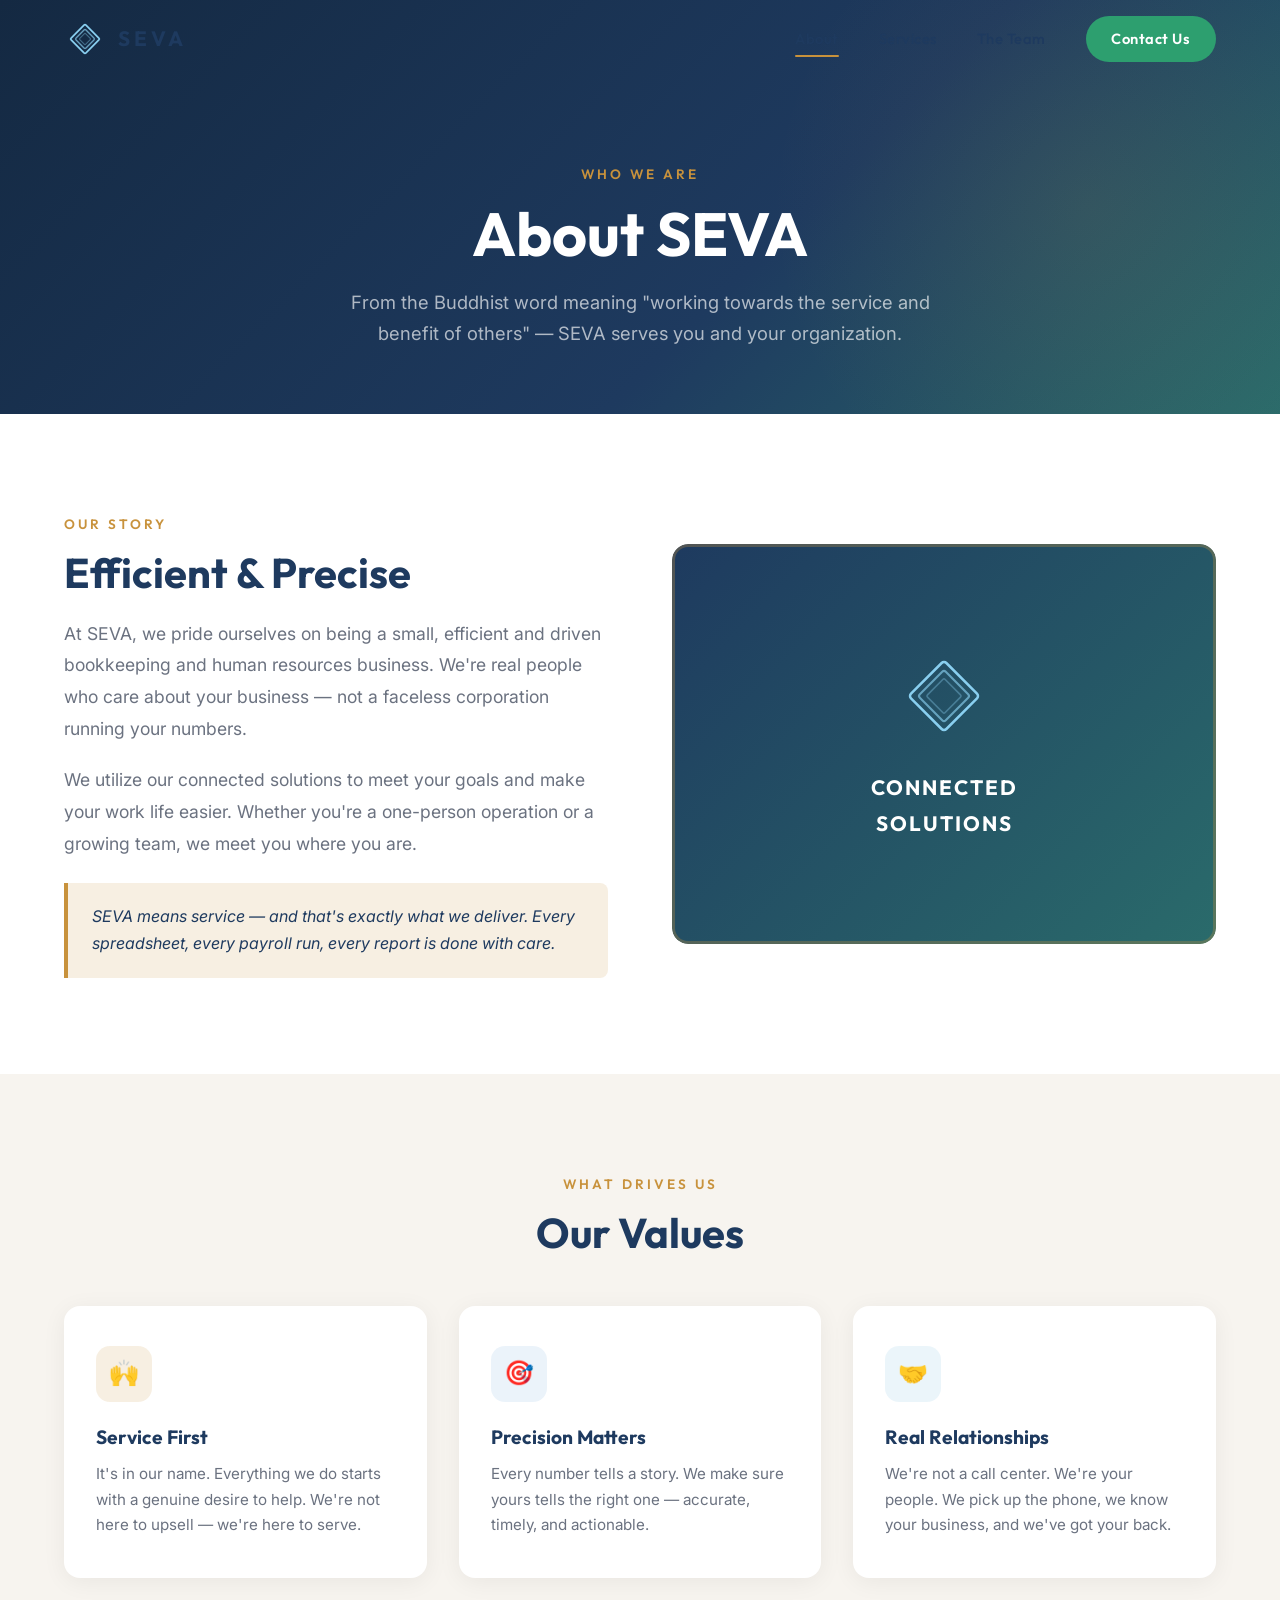
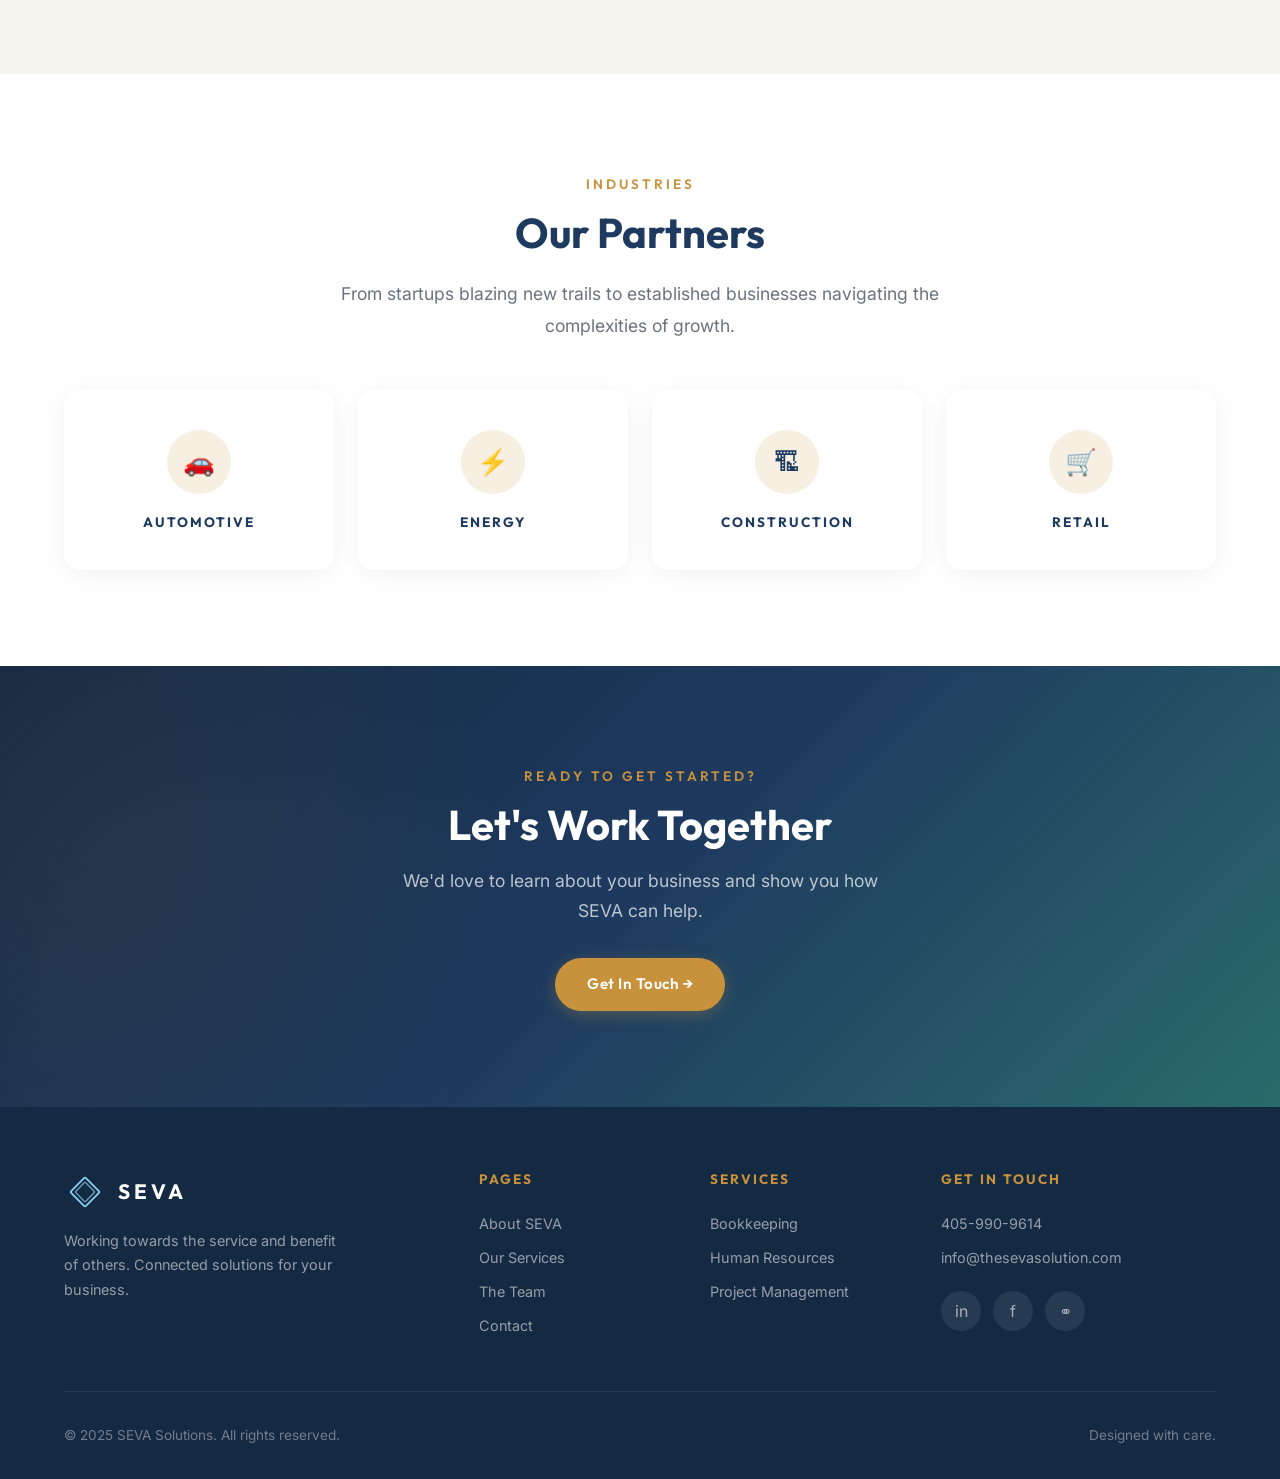
==== commit c498d4c9: "blue" ====
--- a/about.html
+++ b/about.html
@@ -17,9 +17,9 @@
     <div class="container">
       <a href="index.html" class="nav-logo">
         <svg viewBox="0 0 60 60" fill="none" xmlns="http://www.w3.org/2000/svg">
-          <rect x="15" y="15" width="30" height="30" rx="2" stroke="#C8923C" stroke-width="2.5" transform="rotate(45 30 30)"/>
-          <rect x="20" y="20" width="20" height="20" rx="2" stroke="#C8923C" stroke-width="2" transform="rotate(45 30 30)" opacity="0.7"/>
-          <rect x="24" y="24" width="12" height="12" rx="1.5" stroke="#C8923C" stroke-width="1.5" transform="rotate(45 30 30)" opacity="0.4"/>
+          <rect x="15" y="15" width="30" height="30" rx="2" stroke="#89CFF0" stroke-width="2.5" transform="rotate(45 30 30)"/>
+          <rect x="20" y="20" width="20" height="20" rx="2" stroke="#89CFF0" stroke-width="2" transform="rotate(45 30 30)" opacity="0.7"/>
+          <rect x="24" y="24" width="12" height="12" rx="1.5" stroke="#89CFF0" stroke-width="1.5" transform="rotate(45 30 30)" opacity="0.4"/>
         </svg>
         SEVA
       </a>
@@ -64,9 +64,9 @@
         <div class="about-img-wrap reveal">
           <div style="width:100%;height:400px;background:linear-gradient(135deg, var(--navy), var(--teal));border-radius:var(--radius);display:flex;align-items:center;justify-content:center;flex-direction:column;gap:1.5rem;color:var(--white);padding:3rem;">
             <svg viewBox="0 0 120 120" width="100" fill="none" xmlns="http://www.w3.org/2000/svg">
-              <rect x="30" y="30" width="60" height="60" rx="4" stroke="#C8923C" stroke-width="3" transform="rotate(45 60 60)"/>
-              <rect x="38" y="38" width="44" height="44" rx="3" stroke="#C8923C" stroke-width="2.5" transform="rotate(45 60 60)" opacity="0.65"/>
-              <rect x="45" y="45" width="30" height="30" rx="2" stroke="#C8923C" stroke-width="2" transform="rotate(45 60 60)" opacity="0.35"/>
+              <rect x="30" y="30" width="60" height="60" rx="4" stroke="#89CFF0" stroke-width="3" transform="rotate(45 60 60)"/>
+              <rect x="38" y="38" width="44" height="44" rx="3" stroke="#89CFF0" stroke-width="2.5" transform="rotate(45 60 60)" opacity="0.65"/>
+              <rect x="45" y="45" width="30" height="30" rx="2" stroke="#89CFF0" stroke-width="2" transform="rotate(45 60 60)" opacity="0.35"/>
             </svg>
             <div style="font-family:var(--font-heading);font-size:1.3rem;font-weight:700;text-align:center;letter-spacing:2px;">CONNECTED<br>SOLUTIONS</div>
           </div>
@@ -89,12 +89,12 @@
           <p>It's in our name. Everything we do starts with a genuine desire to help. We're not here to upsell — we're here to serve.</p>
         </div>
         <div class="service-card reveal">
-          <div class="card-icon" style="background:rgba(42,107,107,0.1);color:var(--teal);">&#127919;</div>
+          <div class="card-icon" style="background:rgba(61,142,202,0.1);color:var(--teal);">&#127919;</div>
           <h3>Precision Matters</h3>
           <p>Every number tells a story. We make sure yours tells the right one — accurate, timely, and actionable.</p>
         </div>
         <div class="service-card reveal">
-          <div class="card-icon" style="background:rgba(45,159,111,0.1);color:var(--coral);">&#129309;</div>
+          <div class="card-icon" style="background:rgba(95,168,211,0.12);color:var(--coral);">&#129309;</div>
           <h3>Real Relationships</h3>
           <p>We're not a call center. We're your people. We pick up the phone, we know your business, and we've got your back.</p>
         </div>
@@ -148,8 +148,8 @@
         <div class="footer-brand">
           <a href="index.html" class="nav-logo" style="color:var(--white);">
             <svg viewBox="0 0 60 60" fill="none" xmlns="http://www.w3.org/2000/svg" width="36" height="36">
-              <rect x="15" y="15" width="30" height="30" rx="2" stroke="#C8923C" stroke-width="2.5" transform="rotate(45 30 30)"/>
-              <rect x="20" y="20" width="20" height="20" rx="2" stroke="#C8923C" stroke-width="2" transform="rotate(45 30 30)" opacity="0.7"/>
+              <rect x="15" y="15" width="30" height="30" rx="2" stroke="#89CFF0" stroke-width="2.5" transform="rotate(45 30 30)"/>
+              <rect x="20" y="20" width="20" height="20" rx="2" stroke="#89CFF0" stroke-width="2" transform="rotate(45 30 30)" opacity="0.7"/>
             </svg>
             SEVA
           </a>
--- a/styles.css
+++ b/styles.css
@@ -1 +1,923 @@
-/* ============================================   SEVA SOLUTIONS — Global Stylesheet   Color Palette from Logo:     Gold:   #C8923C     Navy:   #1E3A5F     Teal:   #2A6B6B     Coral:  #2D9F6F     Light:  #F7F4EF   ============================================ */*, *::before, *::after { box-sizing: border-box; margin: 0; padding: 0; }:root {  --gold: #C8923C;  --gold-light: #D4A85C;  --gold-glow: rgba(200, 146, 60, 0.15);  --navy: #1E3A5F;  --navy-dark: #142942;  --navy-light: #2B5280;  --teal: #2A6B6B;  --teal-light: #3A8B8B;  --coral: #2D9F6F;  --coral-light: #3DB882;  --cream: #F7F4EF;  --white: #FFFFFF;  --gray-100: #F5F5F5;  --gray-200: #E8E8E8;  --gray-300: #D1D1D1;  --gray-600: #6B7280;  --gray-800: #374151;  --font-heading: 'Outfit', sans-serif;  --font-body: 'Inter', sans-serif;  --max-width: 1200px;  --radius: 16px;  --radius-sm: 8px;  --shadow: 0 4px 24px rgba(0,0,0,0.06);  --shadow-lg: 0 12px 48px rgba(0,0,0,0.1);  --transition: 0.3s cubic-bezier(0.4, 0, 0.2, 1);
+/* ============================================
+   SEVA SOLUTIONS — Global Stylesheet
+   Color Palette from Logo:
+     Gold:   #C8923C
+     Navy:   #1E3A5F
+     Teal:   #2A6B6B
+     Coral:  #2D9F6F
+     Light:  #F7F4EF
+   ============================================ */
+
+/* ---------- Reset & Base ---------- */
+*, *::before, *::after { box-sizing: border-box; margin: 0; padding: 0; }
+
+:root {
+  --gold: #C8923C;
+  --gold-light: #D4A85C;
+  --gold-glow: rgba(200, 146, 60, 0.15);
+  --navy: #1E3A5F;
+  --navy-dark: #142942;
+  --navy-light: #2B5280;
+  --teal: #2A6B6B;
+  --teal-light: #3A8B8B;
+  --coral: #2D9F6F;
+  --coral-light: #3DB882;
+  --cream: #F7F4EF;
+  --white: #FFFFFF;
+  --gray-100: #F5F5F5;
+  --gray-200: #E8E8E8;
+  --gray-300: #D1D1D1;
+  --gray-600: #6B7280;
+  --gray-800: #374151;
+  --font-heading: 'Outfit', sans-serif;
+  --font-body: 'Inter', sans-serif;
+  --max-width: 1200px;
+  --radius: 16px;
+  --radius-sm: 8px;
+  --shadow: 0 4px 24px rgba(0,0,0,0.06);
+  --shadow-lg: 0 12px 48px rgba(0,0,0,0.1);
+  --transition: 0.3s cubic-bezier(0.4, 0, 0.2, 1);
+}
+
+html { scroll-behavior: smooth; font-size: 16px; }
+
+body {
+  font-family: var(--font-body);
+  color: var(--navy);
+  background: var(--white);
+  line-height: 1.7;
+  -webkit-font-smoothing: antialiased;
+  overflow-x: hidden;
+}
+
+img { max-width: 100%; height: auto; display: block; }
+a { text-decoration: none; color: inherit; transition: var(--transition); }
+ul { list-style: none; }
+
+.container {
+  width: 90%;
+  max-width: var(--max-width);
+  margin: 0 auto;
+}
+
+/* ---------- Typography ---------- */
+h1, h2, h3, h4 { font-family: var(--font-heading); font-weight: 700; line-height: 1.2; }
+h1 { font-size: clamp(2.4rem, 5vw, 3.8rem); }
+h2 { font-size: clamp(1.8rem, 3.5vw, 2.6rem); }
+h3 { font-size: clamp(1.2rem, 2vw, 1.5rem); }
+
+.section-label {
+  font-family: var(--font-heading);
+  font-size: 0.85rem;
+  font-weight: 600;
+  letter-spacing: 3px;
+  text-transform: uppercase;
+  color: var(--gold);
+  margin-bottom: 0.75rem;
+  display: inline-block;
+}
+
+.section-title {
+  margin-bottom: 1.25rem;
+  color: var(--navy);
+}
+
+.section-desc {
+  font-size: 1.1rem;
+  color: var(--gray-600);
+  max-width: 620px;
+  line-height: 1.8;
+}
+
+/* ---------- Buttons ---------- */
+.btn {
+  display: inline-flex;
+  align-items: center;
+  gap: 0.5rem;
+  padding: 0.85rem 2rem;
+  border-radius: 50px;
+  font-family: var(--font-heading);
+  font-weight: 600;
+  font-size: 0.95rem;
+  letter-spacing: 0.5px;
+  cursor: pointer;
+  border: none;
+  transition: var(--transition);
+  position: relative;
+  overflow: hidden;
+}
+
+.btn-primary {
+  background: var(--coral);
+  color: var(--white);
+  box-shadow: 0 4px 16px rgba(45, 159, 111, 0.3);
+}
+.btn-primary:hover {
+  background: var(--coral-light);
+  transform: translateY(-2px);
+  box-shadow: 0 6px 24px rgba(45, 159, 111, 0.4);
+}
+
+.btn-outline {
+  background: transparent;
+  color: var(--navy);
+  border: 2px solid var(--navy);
+}
+.btn-outline:hover {
+  background: var(--navy);
+  color: var(--white);
+  transform: translateY(-2px);
+}
+
+.btn-gold {
+  background: var(--gold);
+  color: var(--white);
+  box-shadow: 0 4px 16px rgba(200, 146, 60, 0.3);
+}
+.btn-gold:hover {
+  background: var(--gold-light);
+  transform: translateY(-2px);
+  box-shadow: 0 6px 24px rgba(200, 146, 60, 0.4);
+}
+
+/* ---------- Navigation ---------- */
+.navbar {
+  position: fixed;
+  top: 0;
+  left: 0;
+  right: 0;
+  z-index: 1000;
+  padding: 1rem 0;
+  transition: var(--transition);
+  background: transparent;
+}
+
+.navbar.scrolled {
+  background: rgba(255, 255, 255, 0.95);
+  backdrop-filter: blur(12px);
+  box-shadow: 0 2px 24px rgba(0,0,0,0.06);
+  padding: 0.6rem 0;
+}
+
+.navbar .container {
+  display: flex;
+  align-items: center;
+  justify-content: space-between;
+}
+
+.nav-logo {
+  display: flex;
+  align-items: center;
+  gap: 0.75rem;
+  font-family: var(--font-heading);
+  font-weight: 700;
+  font-size: 1.3rem;
+  letter-spacing: 4px;
+  color: var(--navy);
+}
+
+.nav-logo svg {
+  width: 42px;
+  height: 42px;
+}
+
+.nav-links {
+  display: flex;
+  align-items: center;
+  gap: 2.5rem;
+}
+
+.nav-links a {
+  font-family: var(--font-heading);
+  font-weight: 500;
+  font-size: 0.92rem;
+  letter-spacing: 0.5px;
+  color: var(--navy);
+  position: relative;
+  padding: 0.25rem 0;
+}
+
+.nav-links a::after {
+  content: '';
+  position: absolute;
+  bottom: -2px;
+  left: 0;
+  width: 0;
+  height: 2px;
+  background: var(--gold);
+  border-radius: 2px;
+  transition: var(--transition);
+}
+
+.nav-links a:hover::after,
+.nav-links a.active::after {
+  width: 100%;
+}
+
+.nav-cta {
+  padding: 0.65rem 1.6rem !important;
+  background: var(--coral);
+  color: var(--white) !important;
+  border-radius: 50px;
+  font-weight: 600 !important;
+}
+.nav-cta::after { display: none !important; }
+.nav-cta:hover {
+  background: var(--coral-light);
+  transform: translateY(-1px);
+}
+
+/* Mobile Nav Toggle */
+.nav-toggle {
+  display: none;
+  flex-direction: column;
+  gap: 5px;
+  cursor: pointer;
+  background: none;
+  border: none;
+  padding: 4px;
+}
+
+.nav-toggle span {
+  width: 26px;
+  height: 2.5px;
+  background: var(--navy);
+  border-radius: 2px;
+  transition: var(--transition);
+}
+
+/* ---------- Hero Section ---------- */
+.hero {
+  min-height: 100vh;
+  display: flex;
+  align-items: center;
+  position: relative;
+  overflow: hidden;
+  background: linear-gradient(135deg, var(--cream) 0%, #EDE8E0 50%, #E0DDD6 100%);
+}
+
+.hero::before {
+  content: '';
+  position: absolute;
+  top: -50%;
+  right: -20%;
+  width: 70%;
+  height: 140%;
+  background: radial-gradient(ellipse, var(--gold-glow), transparent 70%);
+  pointer-events: none;
+}
+
+.hero .container {
+  display: grid;
+  grid-template-columns: 1fr 1fr;
+  gap: 4rem;
+  align-items: center;
+  padding: 8rem 0 4rem;
+}
+
+.hero-content { position: relative; z-index: 2; }
+
+.hero-badge {
+  display: inline-flex;
+  align-items: center;
+  gap: 0.5rem;
+  padding: 0.5rem 1.2rem;
+  border-radius: 50px;
+  background: var(--gold-glow);
+  border: 1px solid rgba(200, 146, 60, 0.25);
+  color: var(--gold);
+  font-size: 0.82rem;
+  font-weight: 600;
+  letter-spacing: 1px;
+  text-transform: uppercase;
+  margin-bottom: 1.5rem;
+}
+
+.hero h1 { margin-bottom: 1.5rem; }
+
+.hero h1 span {
+  display: block;
+  background: linear-gradient(135deg, var(--gold) 0%, var(--coral) 100%);
+  -webkit-background-clip: text;
+  -webkit-text-fill-color: transparent;
+  background-clip: text;
+}
+
+.hero-desc {
+  font-size: 1.15rem;
+  color: var(--gray-600);
+  line-height: 1.85;
+  margin-bottom: 2.5rem;
+  max-width: 500px;
+}
+
+.hero-buttons {
+  display: flex;
+  gap: 1rem;
+  flex-wrap: wrap;
+}
+
+.hero-visual {
+  position: relative;
+  display: flex;
+  justify-content: center;
+  align-items: center;
+}
+
+.hero-card {
+  width: 100%;
+  max-width: 480px;
+  background: var(--white);
+  border-radius: var(--radius);
+  padding: 3rem;
+  box-shadow: var(--shadow-lg);
+  position: relative;
+  z-index: 2;
+}
+
+.hero-card::before {
+  content: '';
+  position: absolute;
+  top: -2px;
+  left: -2px;
+  right: -2px;
+  bottom: -2px;
+  background: linear-gradient(135deg, var(--gold), var(--coral), var(--teal));
+  border-radius: calc(var(--radius) + 2px);
+  z-index: -1;
+  opacity: 0.5;
+}
+
+.floating-badge {
+  position: absolute;
+  background: var(--white);
+  border-radius: var(--radius-sm);
+  padding: 0.8rem 1.2rem;
+  box-shadow: var(--shadow);
+  display: flex;
+  align-items: center;
+  gap: 0.6rem;
+  font-size: 0.85rem;
+  font-weight: 600;
+  z-index: 3;
+  animation: float 3s ease-in-out infinite;
+}
+
+.floating-badge.top-right {
+  top: -1rem;
+  right: -1.5rem;
+  animation-delay: 0.5s;
+}
+
+.floating-badge.bottom-left {
+  bottom: -1rem;
+  left: -1.5rem;
+  animation-delay: 1s;
+}
+
+.floating-badge .icon {
+  width: 36px;
+  height: 36px;
+  border-radius: 50%;
+  display: flex;
+  align-items: center;
+  justify-content: center;
+  font-size: 1.1rem;
+}
+
+@keyframes float {
+  0%, 100% { transform: translateY(0); }
+  50% { transform: translateY(-8px); }
+}
+
+/* ---------- Stats Bar ---------- */
+.stats-bar {
+  padding: 4rem 0;
+  background: var(--navy);
+  color: var(--white);
+}
+
+.stats-bar .container {
+  display: grid;
+  grid-template-columns: repeat(4, 1fr);
+  gap: 2rem;
+  text-align: center;
+}
+
+.stat-item h3 {
+  font-size: 2.4rem;
+  color: var(--gold);
+  margin-bottom: 0.3rem;
+}
+
+.stat-item p {
+  font-size: 0.9rem;
+  opacity: 0.7;
+  letter-spacing: 1px;
+  text-transform: uppercase;
+}
+
+/* ---------- Section Padding ---------- */
+.section {
+  padding: 6rem 0;
+}
+
+.section-alt {
+  background: var(--cream);
+}
+
+.section-dark {
+  background: var(--navy);
+  color: var(--white);
+}
+
+.section-dark .section-label { color: var(--gold); }
+.section-dark .section-title { color: var(--white); }
+.section-dark .section-desc { color: rgba(255,255,255,0.65); }
+
+/* ---------- Service Cards ---------- */
+.services-grid {
+  display: grid;
+  grid-template-columns: repeat(3, 1fr);
+  gap: 2rem;
+  margin-top: 3rem;
+}
+
+.service-card {
+  background: var(--white);
+  border-radius: var(--radius);
+  padding: 2.5rem 2rem;
+  box-shadow: var(--shadow);
+  transition: var(--transition);
+  position: relative;
+  overflow: hidden;
+}
+
+.service-card::before {
+  content: '';
+  position: absolute;
+  top: 0;
+  left: 0;
+  right: 0;
+  height: 4px;
+  background: linear-gradient(90deg, var(--gold), var(--coral));
+  transform: scaleX(0);
+  transition: var(--transition);
+}
+
+.service-card:hover {
+  transform: translateY(-6px);
+  box-shadow: var(--shadow-lg);
+}
+
+.service-card:hover::before {
+  transform: scaleX(1);
+}
+
+.service-card .card-icon {
+  width: 56px;
+  height: 56px;
+  border-radius: 14px;
+  display: flex;
+  align-items: center;
+  justify-content: center;
+  font-size: 1.5rem;
+  margin-bottom: 1.5rem;
+}
+
+.service-card h3 {
+  margin-bottom: 0.75rem;
+  font-size: 1.2rem;
+}
+
+.service-card p {
+  color: var(--gray-600);
+  font-size: 0.95rem;
+  line-height: 1.7;
+}
+
+.service-card .card-link {
+  display: inline-flex;
+  align-items: center;
+  gap: 0.4rem;
+  margin-top: 1.25rem;
+  color: var(--coral);
+  font-weight: 600;
+  font-size: 0.9rem;
+}
+
+.service-card .card-link:hover { gap: 0.7rem; }
+
+/* ---------- Industries / Partners ---------- */
+.industries-grid {
+  display: grid;
+  grid-template-columns: repeat(4, 1fr);
+  gap: 1.5rem;
+  margin-top: 3rem;
+}
+
+.industry-card {
+  text-align: center;
+  padding: 2.5rem 1.5rem;
+  background: var(--white);
+  border-radius: var(--radius);
+  box-shadow: var(--shadow);
+  transition: var(--transition);
+}
+
+.industry-card:hover {
+  transform: translateY(-4px);
+  box-shadow: var(--shadow-lg);
+}
+
+.industry-card .ind-icon {
+  width: 64px;
+  height: 64px;
+  border-radius: 50%;
+  background: var(--gold-glow);
+  display: flex;
+  align-items: center;
+  justify-content: center;
+  margin: 0 auto 1.25rem;
+  font-size: 1.6rem;
+}
+
+.industry-card h4 {
+  font-size: 0.85rem;
+  letter-spacing: 2px;
+  text-transform: uppercase;
+  color: var(--navy);
+}
+
+/* ---------- About / Vision Section ---------- */
+.about-grid {
+  display: grid;
+  grid-template-columns: 1fr 1fr;
+  gap: 4rem;
+  align-items: center;
+}
+
+.about-img-wrap {
+  position: relative;
+  border-radius: var(--radius);
+  overflow: hidden;
+}
+
+.about-img-wrap img {
+  width: 100%;
+  height: 400px;
+  object-fit: cover;
+  border-radius: var(--radius);
+}
+
+.about-img-wrap::after {
+  content: '';
+  position: absolute;
+  inset: 0;
+  border-radius: var(--radius);
+  border: 3px solid var(--gold);
+  opacity: 0.3;
+}
+
+.about-content .highlight-box {
+  background: var(--gold-glow);
+  border-left: 4px solid var(--gold);
+  padding: 1.25rem 1.5rem;
+  border-radius: 0 var(--radius-sm) var(--radius-sm) 0;
+  margin-top: 1.5rem;
+  font-style: italic;
+  color: var(--navy);
+}
+
+/* ---------- Team Section ---------- */
+.team-grid {
+  display: grid;
+  grid-template-columns: repeat(2, 1fr);
+  gap: 3rem;
+  margin-top: 3rem;
+}
+
+.team-card {
+  background: var(--white);
+  border-radius: var(--radius);
+  overflow: hidden;
+  box-shadow: var(--shadow);
+  transition: var(--transition);
+}
+
+.team-card:hover {
+  transform: translateY(-4px);
+  box-shadow: var(--shadow-lg);
+}
+
+.team-card-img {
+  height: 320px;
+  background: linear-gradient(135deg, var(--cream), var(--gray-200));
+  display: flex;
+  align-items: center;
+  justify-content: center;
+  font-size: 4rem;
+  position: relative;
+  overflow: hidden;
+}
+
+.team-card-img::after {
+  content: '';
+  position: absolute;
+  bottom: 0;
+  left: 0;
+  right: 0;
+  height: 60%;
+  background: linear-gradient(to top, var(--white), transparent);
+}
+
+.team-card-body {
+  padding: 2rem 2rem 2.5rem;
+}
+
+.team-card-body h3 { margin-bottom: 0.25rem; }
+
+.team-card-body .role {
+  color: var(--gold);
+  font-weight: 600;
+  font-size: 0.85rem;
+  letter-spacing: 1.5px;
+  text-transform: uppercase;
+  margin-bottom: 1rem;
+}
+
+.team-card-body p {
+  color: var(--gray-600);
+  font-size: 0.95rem;
+  line-height: 1.7;
+}
+
+/* ---------- CTA Section ---------- */
+.cta-section {
+  padding: 6rem 0;
+  background: linear-gradient(135deg, var(--navy-dark) 0%, var(--navy) 50%, var(--teal) 100%);
+  text-align: center;
+  color: var(--white);
+  position: relative;
+  overflow: hidden;
+}
+
+.cta-section::before {
+  content: '';
+  position: absolute;
+  top: -50%;
+  left: -20%;
+  width: 60%;
+  height: 200%;
+  background: radial-gradient(ellipse, rgba(200, 146, 60, 0.08), transparent 70%);
+}
+
+.cta-section h2 {
+  margin-bottom: 1rem;
+  color: var(--white);
+}
+
+.cta-section p {
+  opacity: 0.7;
+  margin-bottom: 2rem;
+  font-size: 1.1rem;
+  max-width: 500px;
+  margin-left: auto;
+  margin-right: auto;
+}
+
+/* ---------- Contact Form ---------- */
+.contact-grid {
+  display: grid;
+  grid-template-columns: 1fr 1fr;
+  gap: 4rem;
+  margin-top: 3rem;
+}
+
+.contact-info-card {
+  display: flex;
+  gap: 1rem;
+  padding: 1.5rem;
+  border-radius: var(--radius-sm);
+  transition: var(--transition);
+}
+
+.contact-info-card:hover {
+  background: var(--gold-glow);
+}
+
+.contact-info-card .ci-icon {
+  width: 48px;
+  height: 48px;
+  min-width: 48px;
+  border-radius: 12px;
+  background: var(--gold-glow);
+  display: flex;
+  align-items: center;
+  justify-content: center;
+  font-size: 1.2rem;
+  color: var(--gold);
+}
+
+.contact-info-card h4 { margin-bottom: 0.25rem; }
+.contact-info-card p { color: var(--gray-600); font-size: 0.95rem; }
+
+.contact-form {
+  display: flex;
+  flex-direction: column;
+  gap: 1.25rem;
+}
+
+.form-group { position: relative; }
+
+.form-group input,
+.form-group textarea {
+  width: 100%;
+  padding: 1rem 1.25rem;
+  border: 2px solid var(--gray-200);
+  border-radius: var(--radius-sm);
+  font-family: var(--font-body);
+  font-size: 0.95rem;
+  color: var(--navy);
+  transition: var(--transition);
+  background: var(--white);
+  outline: none;
+}
+
+.form-group input:focus,
+.form-group textarea:focus {
+  border-color: var(--gold);
+  box-shadow: 0 0 0 4px var(--gold-glow);
+}
+
+.form-group textarea { min-height: 140px; resize: vertical; }
+
+.form-row {
+  display: grid;
+  grid-template-columns: 1fr 1fr;
+  gap: 1.25rem;
+}
+
+/* ---------- Footer ---------- */
+.footer {
+  background: var(--navy-dark);
+  color: var(--white);
+  padding: 4rem 0 2rem;
+}
+
+.footer-grid {
+  display: grid;
+  grid-template-columns: 2fr 1fr 1fr 1.5fr;
+  gap: 3rem;
+  margin-bottom: 3rem;
+}
+
+.footer-brand p {
+  color: rgba(255,255,255,0.55);
+  font-size: 0.9rem;
+  line-height: 1.7;
+  margin-top: 1rem;
+  max-width: 280px;
+}
+
+.footer h4 {
+  font-size: 0.85rem;
+  letter-spacing: 2px;
+  text-transform: uppercase;
+  color: var(--gold);
+  margin-bottom: 1.25rem;
+}
+
+.footer-links a {
+  display: block;
+  padding: 0.3rem 0;
+  color: rgba(255,255,255,0.55);
+  font-size: 0.9rem;
+  transition: var(--transition);
+}
+
+.footer-links a:hover {
+  color: var(--white);
+  padding-left: 0.3rem;
+}
+
+.footer-social {
+  display: flex;
+  gap: 0.75rem;
+  margin-top: 1rem;
+}
+
+.footer-social a {
+  width: 40px;
+  height: 40px;
+  border-radius: 50%;
+  background: rgba(255,255,255,0.08);
+  display: flex;
+  align-items: center;
+  justify-content: center;
+  color: rgba(255,255,255,0.6);
+  font-size: 1rem;
+  transition: var(--transition);
+}
+
+.footer-social a:hover {
+  background: var(--gold);
+  color: var(--white);
+  transform: translateY(-2px);
+}
+
+.footer-bottom {
+  border-top: 1px solid rgba(255,255,255,0.08);
+  padding-top: 2rem;
+  display: flex;
+  justify-content: space-between;
+  align-items: center;
+  color: rgba(255,255,255,0.4);
+  font-size: 0.85rem;
+}
+
+/* ---------- Page Headers ---------- */
+.page-header {
+  padding: 10rem 0 4rem;
+  background: linear-gradient(135deg, var(--navy-dark) 0%, var(--navy) 60%, var(--teal) 100%);
+  text-align: center;
+  color: var(--white);
+  position: relative;
+  overflow: hidden;
+}
+
+.page-header::before {
+  content: '';
+  position: absolute;
+  top: -30%;
+  right: -10%;
+  width: 50%;
+  height: 160%;
+  background: radial-gradient(ellipse, rgba(200,146,60,0.1), transparent 70%);
+}
+
+.page-header h1 {
+  color: var(--white);
+  margin-bottom: 1rem;
+  position: relative;
+}
+
+.page-header p {
+  color: rgba(255,255,255,0.65);
+  font-size: 1.15rem;
+  max-width: 600px;
+  margin: 0 auto;
+  position: relative;
+}
+
+/* ---------- Scroll Animations ---------- */
+.reveal {
+  opacity: 0;
+  transform: translateY(30px);
+  transition: opacity 0.6s ease, transform 0.6s ease;
+}
+
+.reveal.visible {
+  opacity: 1;
+  transform: translateY(0);
+}
+
+/* ---------- Responsive ---------- */
+@media (max-width: 1024px) {
+  .hero .container { grid-template-columns: 1fr; text-align: center; }
+  .hero-content { order: 1; }
+  .hero-visual { order: 0; margin-bottom: 2rem; }
+  .hero-desc { margin-left: auto; margin-right: auto; }
+  .hero-buttons { justify-content: center; }
+  .services-grid { grid-template-columns: repeat(2, 1fr); }
+  .about-grid { grid-template-columns: 1fr; }
+  .contact-grid { grid-template-columns: 1fr; }
+  .footer-grid { grid-template-columns: repeat(2, 1fr); }
+  .stats-bar .container { grid-template-columns: repeat(2, 1fr); }
+}
+
+@media (max-width: 768px) {
+  .nav-links {
+    display: none;
+    position: fixed;
+    top: 0;
+    left: 0;
+    right: 0;
+    bottom: 0;
+    background: rgba(255,255,255,0.98);
+    backdrop-filter: blur(12px);
+    flex-direction: column;
+    justify-content: center;
+    gap: 2rem;
+    z-index: 999;
+  }
+  .nav-links.open { display: flex; }
+  .nav-toggle { display: flex; z-index: 1001; }
+  .services-grid { grid-template-columns: 1fr; }
+  .industries-grid { grid-template-columns: repeat(2, 1fr); }
+  .team-grid { grid-template-columns: 1fr; }
+  .footer-grid { grid-template-columns: 1fr; }
+  .form-row { grid-template-columns: 1fr; }
+  .stats-bar .container { grid-template-columns: 1fr; gap: 1.5rem; }
+  .hero { min-height: auto; padding: 6rem 0 3rem; }
+}
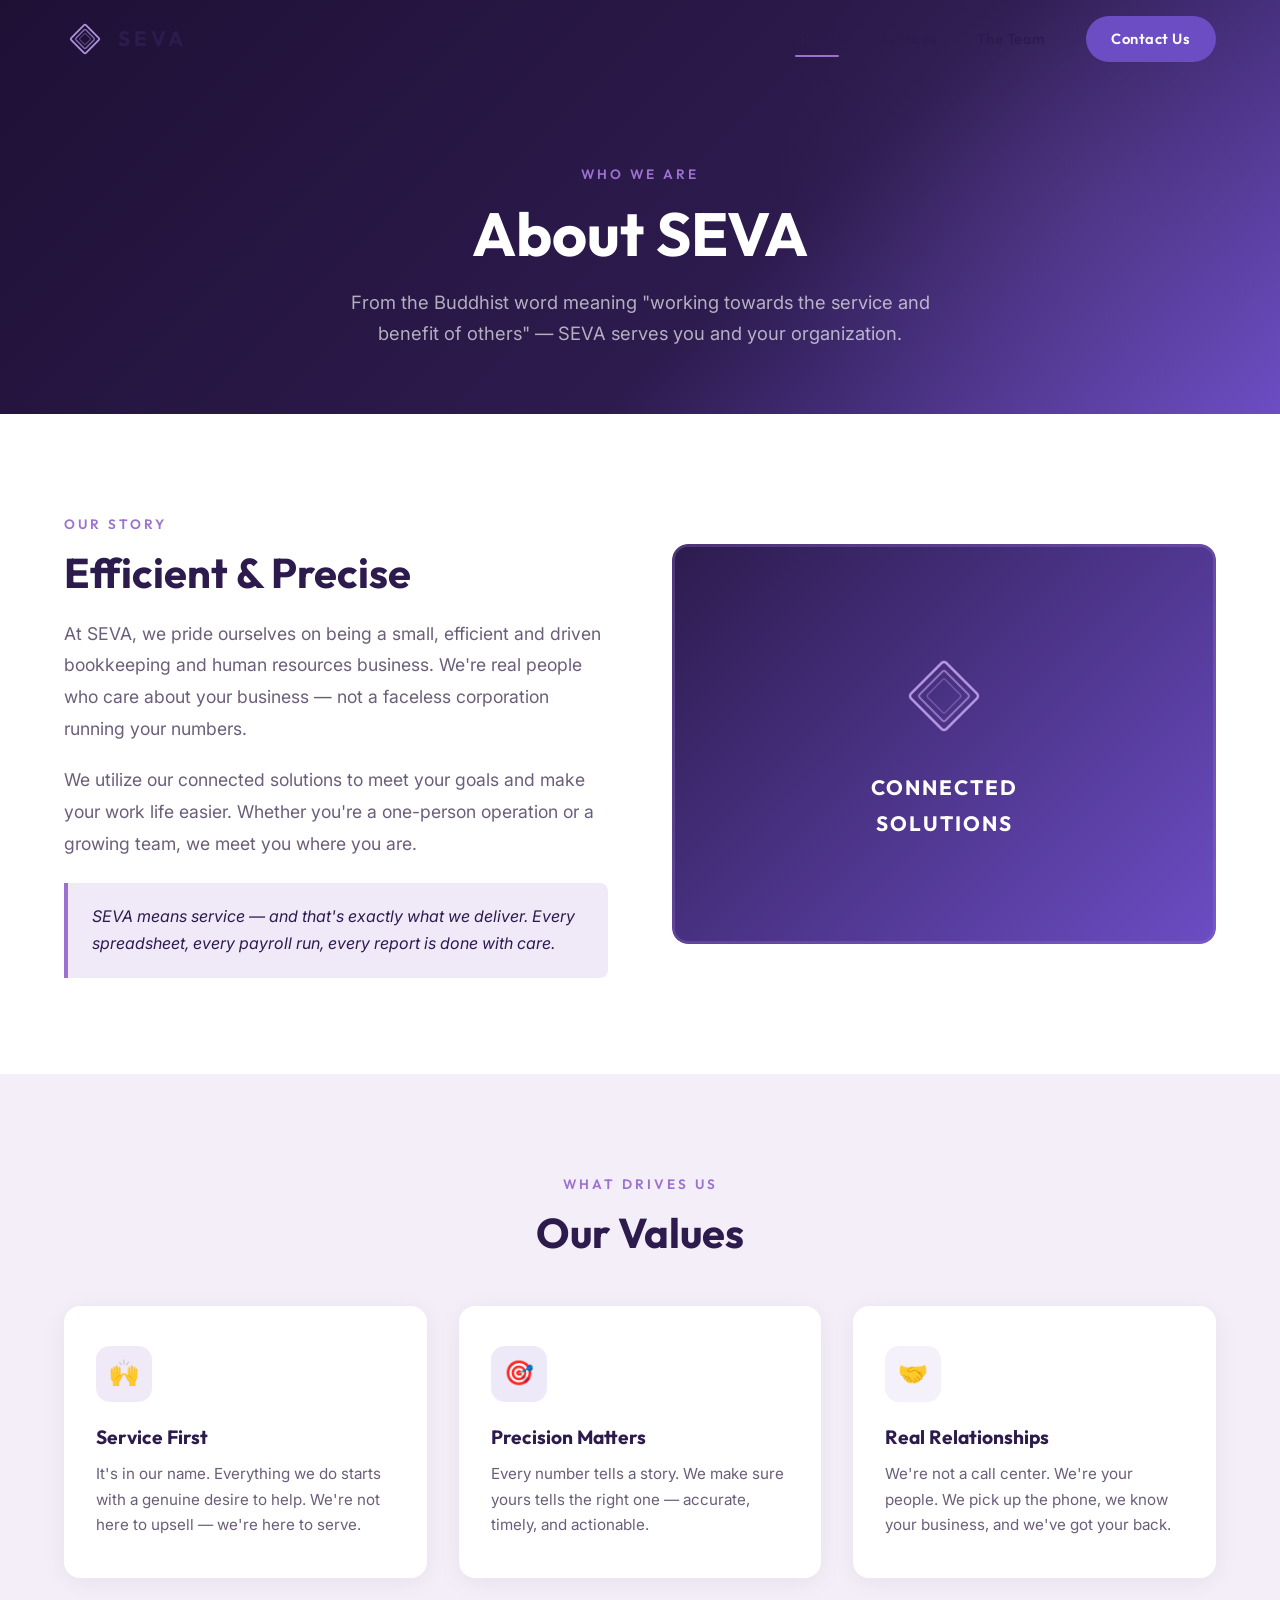
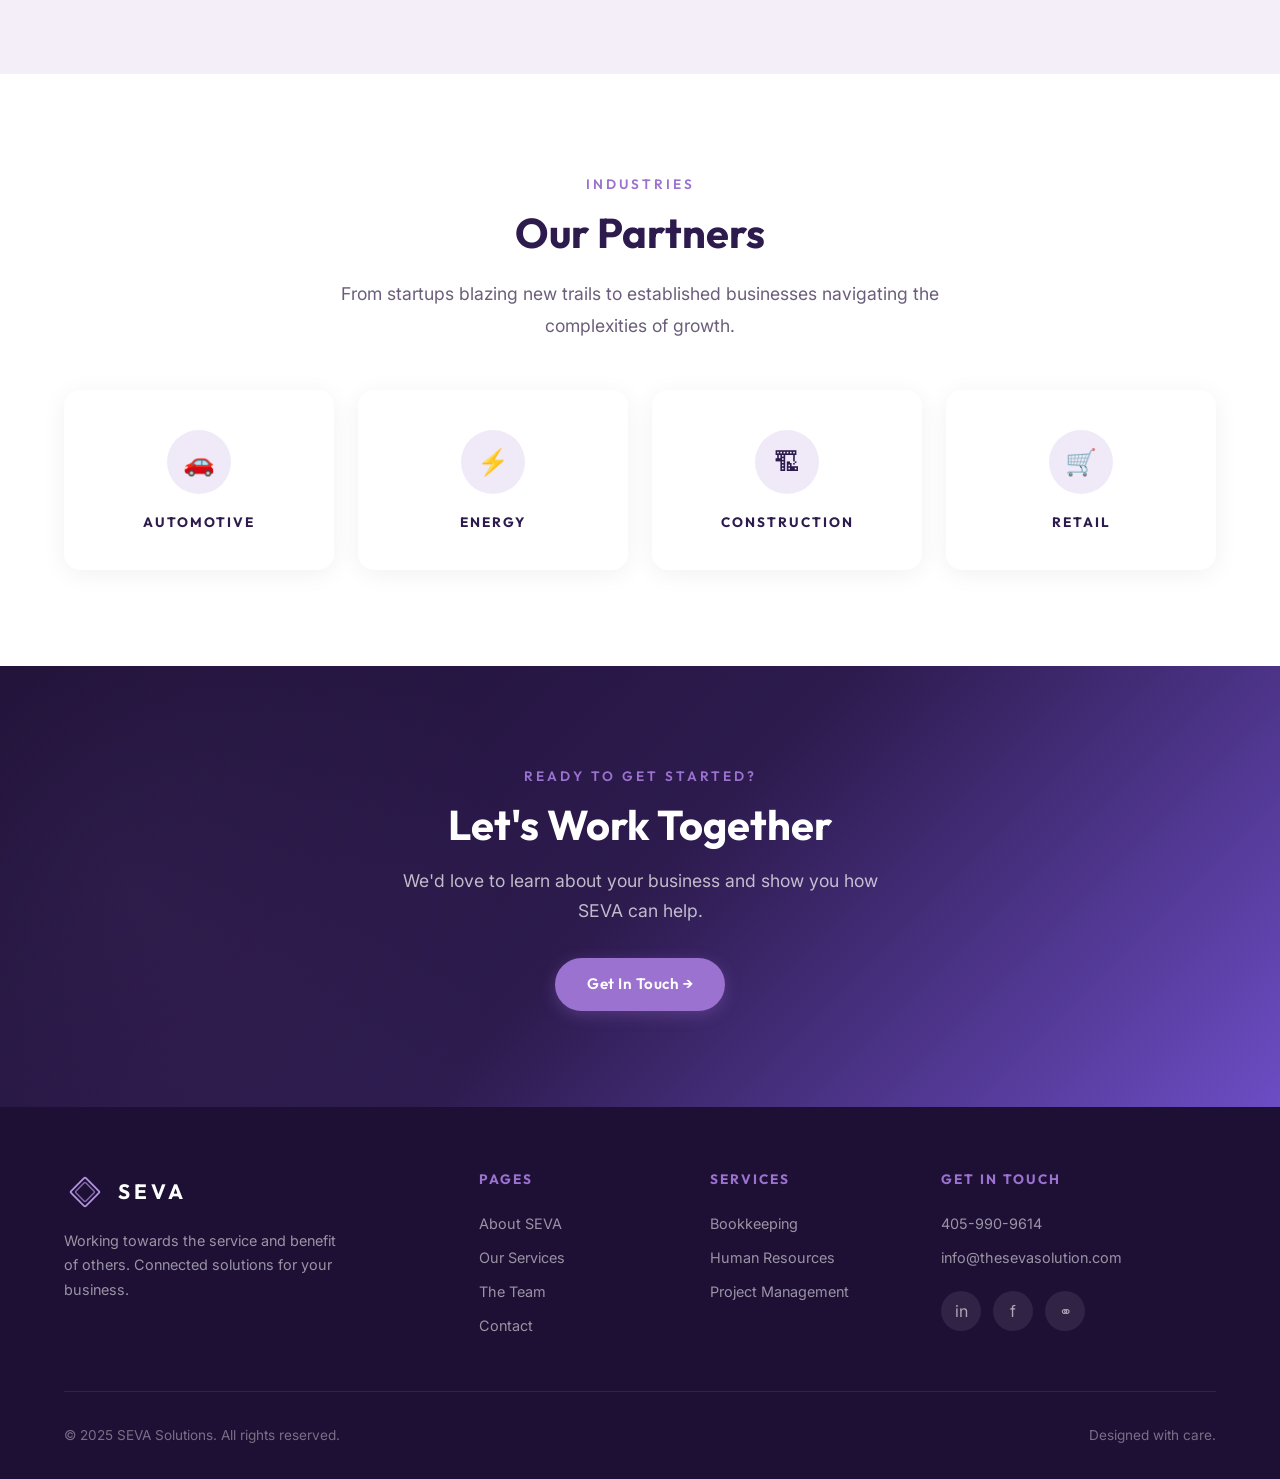
==== commit 24ddcc7d: "purple" ====
--- a/about.html
+++ b/about.html
@@ -17,9 +17,9 @@
     <div class="container">
       <a href="index.html" class="nav-logo">
         <svg viewBox="0 0 60 60" fill="none" xmlns="http://www.w3.org/2000/svg">
-          <rect x="15" y="15" width="30" height="30" rx="2" stroke="#89CFF0" stroke-width="2.5" transform="rotate(45 30 30)"/>
-          <rect x="20" y="20" width="20" height="20" rx="2" stroke="#89CFF0" stroke-width="2" transform="rotate(45 30 30)" opacity="0.7"/>
-          <rect x="24" y="24" width="12" height="12" rx="1.5" stroke="#89CFF0" stroke-width="1.5" transform="rotate(45 30 30)" opacity="0.4"/>
+          <rect x="15" y="15" width="30" height="30" rx="2" stroke="#B494DE" stroke-width="2.5" transform="rotate(45 30 30)"/>
+          <rect x="20" y="20" width="20" height="20" rx="2" stroke="#B494DE" stroke-width="2" transform="rotate(45 30 30)" opacity="0.7"/>
+          <rect x="24" y="24" width="12" height="12" rx="1.5" stroke="#B494DE" stroke-width="1.5" transform="rotate(45 30 30)" opacity="0.4"/>
         </svg>
         SEVA
       </a>
@@ -64,9 +64,9 @@
         <div class="about-img-wrap reveal">
           <div style="width:100%;height:400px;background:linear-gradient(135deg, var(--navy), var(--teal));border-radius:var(--radius);display:flex;align-items:center;justify-content:center;flex-direction:column;gap:1.5rem;color:var(--white);padding:3rem;">
             <svg viewBox="0 0 120 120" width="100" fill="none" xmlns="http://www.w3.org/2000/svg">
-              <rect x="30" y="30" width="60" height="60" rx="4" stroke="#89CFF0" stroke-width="3" transform="rotate(45 60 60)"/>
-              <rect x="38" y="38" width="44" height="44" rx="3" stroke="#89CFF0" stroke-width="2.5" transform="rotate(45 60 60)" opacity="0.65"/>
-              <rect x="45" y="45" width="30" height="30" rx="2" stroke="#89CFF0" stroke-width="2" transform="rotate(45 60 60)" opacity="0.35"/>
+              <rect x="30" y="30" width="60" height="60" rx="4" stroke="#B494DE" stroke-width="3" transform="rotate(45 60 60)"/>
+              <rect x="38" y="38" width="44" height="44" rx="3" stroke="#B494DE" stroke-width="2.5" transform="rotate(45 60 60)" opacity="0.65"/>
+              <rect x="45" y="45" width="30" height="30" rx="2" stroke="#B494DE" stroke-width="2" transform="rotate(45 60 60)" opacity="0.35"/>
             </svg>
             <div style="font-family:var(--font-heading);font-size:1.3rem;font-weight:700;text-align:center;letter-spacing:2px;">CONNECTED<br>SOLUTIONS</div>
           </div>
@@ -89,12 +89,12 @@
           <p>It's in our name. Everything we do starts with a genuine desire to help. We're not here to upsell — we're here to serve.</p>
         </div>
         <div class="service-card reveal">
-          <div class="card-icon" style="background:rgba(61,142,202,0.1);color:var(--teal);">&#127919;</div>
+          <div class="card-icon" style="background:rgba(108,77,196,0.12);color:var(--teal);">&#127919;</div>
           <h3>Precision Matters</h3>
           <p>Every number tells a story. We make sure yours tells the right one — accurate, timely, and actionable.</p>
         </div>
         <div class="service-card reveal">
-          <div class="card-icon" style="background:rgba(95,168,211,0.12);color:var(--coral);">&#129309;</div>
+          <div class="card-icon" style="background:rgba(155,114,207,0.1);color:var(--coral);">&#129309;</div>
           <h3>Real Relationships</h3>
           <p>We're not a call center. We're your people. We pick up the phone, we know your business, and we've got your back.</p>
         </div>
@@ -148,8 +148,8 @@
         <div class="footer-brand">
           <a href="index.html" class="nav-logo" style="color:var(--white);">
             <svg viewBox="0 0 60 60" fill="none" xmlns="http://www.w3.org/2000/svg" width="36" height="36">
-              <rect x="15" y="15" width="30" height="30" rx="2" stroke="#89CFF0" stroke-width="2.5" transform="rotate(45 30 30)"/>
-              <rect x="20" y="20" width="20" height="20" rx="2" stroke="#89CFF0" stroke-width="2" transform="rotate(45 30 30)" opacity="0.7"/>
+              <rect x="15" y="15" width="30" height="30" rx="2" stroke="#B494DE" stroke-width="2.5" transform="rotate(45 30 30)"/>
+              <rect x="20" y="20" width="20" height="20" rx="2" stroke="#B494DE" stroke-width="2" transform="rotate(45 30 30)" opacity="0.7"/>
             </svg>
             SEVA
           </a>
--- a/styles.css
+++ b/styles.css
@@ -1,34 +1,34 @@
 /* ============================================
    SEVA SOLUTIONS — Global Stylesheet
-   Color Palette from Logo:
-     Gold:   #C8923C
-     Navy:   #1E3A5F
-     Teal:   #2A6B6B
-     Coral:  #2D9F6F
-     Light:  #F7F4EF
+   Color Palette: Purple
+     Primary:  #9B72CF (Soft Purple)
+     Dark:     #2D1B4E (Deep Purple)
+     Mid:      #7B5EA7 (Medium Purple)
+     Accent:   #6C4DC4 (Vivid Purple)
+     Light:    #F3EEF8
    ============================================ */
 
 /* ---------- Reset & Base ---------- */
 *, *::before, *::after { box-sizing: border-box; margin: 0; padding: 0; }
 
 :root {
-  --gold: #C8923C;
-  --gold-light: #D4A85C;
-  --gold-glow: rgba(200, 146, 60, 0.15);
-  --navy: #1E3A5F;
-  --navy-dark: #142942;
-  --navy-light: #2B5280;
-  --teal: #2A6B6B;
-  --teal-light: #3A8B8B;
-  --coral: #2D9F6F;
-  --coral-light: #3DB882;
-  --cream: #F7F4EF;
+  --gold: #9B72CF;
+  --gold-light: #B494DE;
+  --gold-glow: rgba(155, 114, 207, 0.15);
+  --navy: #2D1B4E;
+  --navy-dark: #1E1035;
+  --navy-light: #4A3270;
+  --teal: #6C4DC4;
+  --teal-light: #7B5EA7;
+  --coral: #6C4DC4;
+  --coral-light: #7B5EA7;
+  --cream: #F3EEF8;
   --white: #FFFFFF;
-  --gray-100: #F5F5F5;
-  --gray-200: #E8E8E8;
-  --gray-300: #D1D1D1;
-  --gray-600: #6B7280;
-  --gray-800: #374151;
+  --gray-100: #F8F5FA;
+  --gray-200: #E8E0F0;
+  --gray-300: #D0C4DE;
+  --gray-600: #6B5E7A;
+  --gray-800: #3D2E52;
   --font-heading: 'Outfit', sans-serif;
   --font-body: 'Inter', sans-serif;
   --max-width: 1200px;
@@ -110,12 +110,12 @@
 .btn-primary {
   background: var(--coral);
   color: var(--white);
-  box-shadow: 0 4px 16px rgba(45, 159, 111, 0.3);
+  box-shadow: 0 4px 16px rgba(108, 77, 196, 0.3);
 }
 .btn-primary:hover {
   background: var(--coral-light);
   transform: translateY(-2px);
-  box-shadow: 0 6px 24px rgba(45, 159, 111, 0.4);
+  box-shadow: 0 6px 24px rgba(108, 77, 196, 0.4);
 }
 
 .btn-outline {
@@ -132,12 +132,12 @@
 .btn-gold {
   background: var(--gold);
   color: var(--white);
-  box-shadow: 0 4px 16px rgba(200, 146, 60, 0.3);
+  box-shadow: 0 4px 16px rgba(155, 114, 207, 0.3);
 }
 .btn-gold:hover {
   background: var(--gold-light);
   transform: translateY(-2px);
-  box-shadow: 0 6px 24px rgba(200, 146, 60, 0.4);
+  box-shadow: 0 6px 24px rgba(155, 114, 207, 0.4);
 }
 
 /* ---------- Navigation ---------- */
@@ -284,7 +284,7 @@
   padding: 0.5rem 1.2rem;
   border-radius: 50px;
   background: var(--gold-glow);
-  border: 1px solid rgba(200, 146, 60, 0.25);
+  border: 1px solid rgba(155, 114, 207, 0.2);
   color: var(--gold);
   font-size: 0.82rem;
   font-weight: 600;
@@ -669,7 +669,7 @@
   left: -20%;
   width: 60%;
   height: 200%;
-  background: radial-gradient(ellipse, rgba(200, 146, 60, 0.08), transparent 70%);
+  background: radial-gradient(ellipse, rgba(155, 114, 207, 0.08), transparent 70%);
 }
 
 .cta-section h2 {
@@ -853,7 +853,7 @@
   right: -10%;
   width: 50%;
   height: 160%;
-  background: radial-gradient(ellipse, rgba(200,146,60,0.1), transparent 70%);
+  background: radial-gradient(ellipse, rgba(155,114,207,0.1), transparent 70%);
 }
 
 .page-header h1 {
